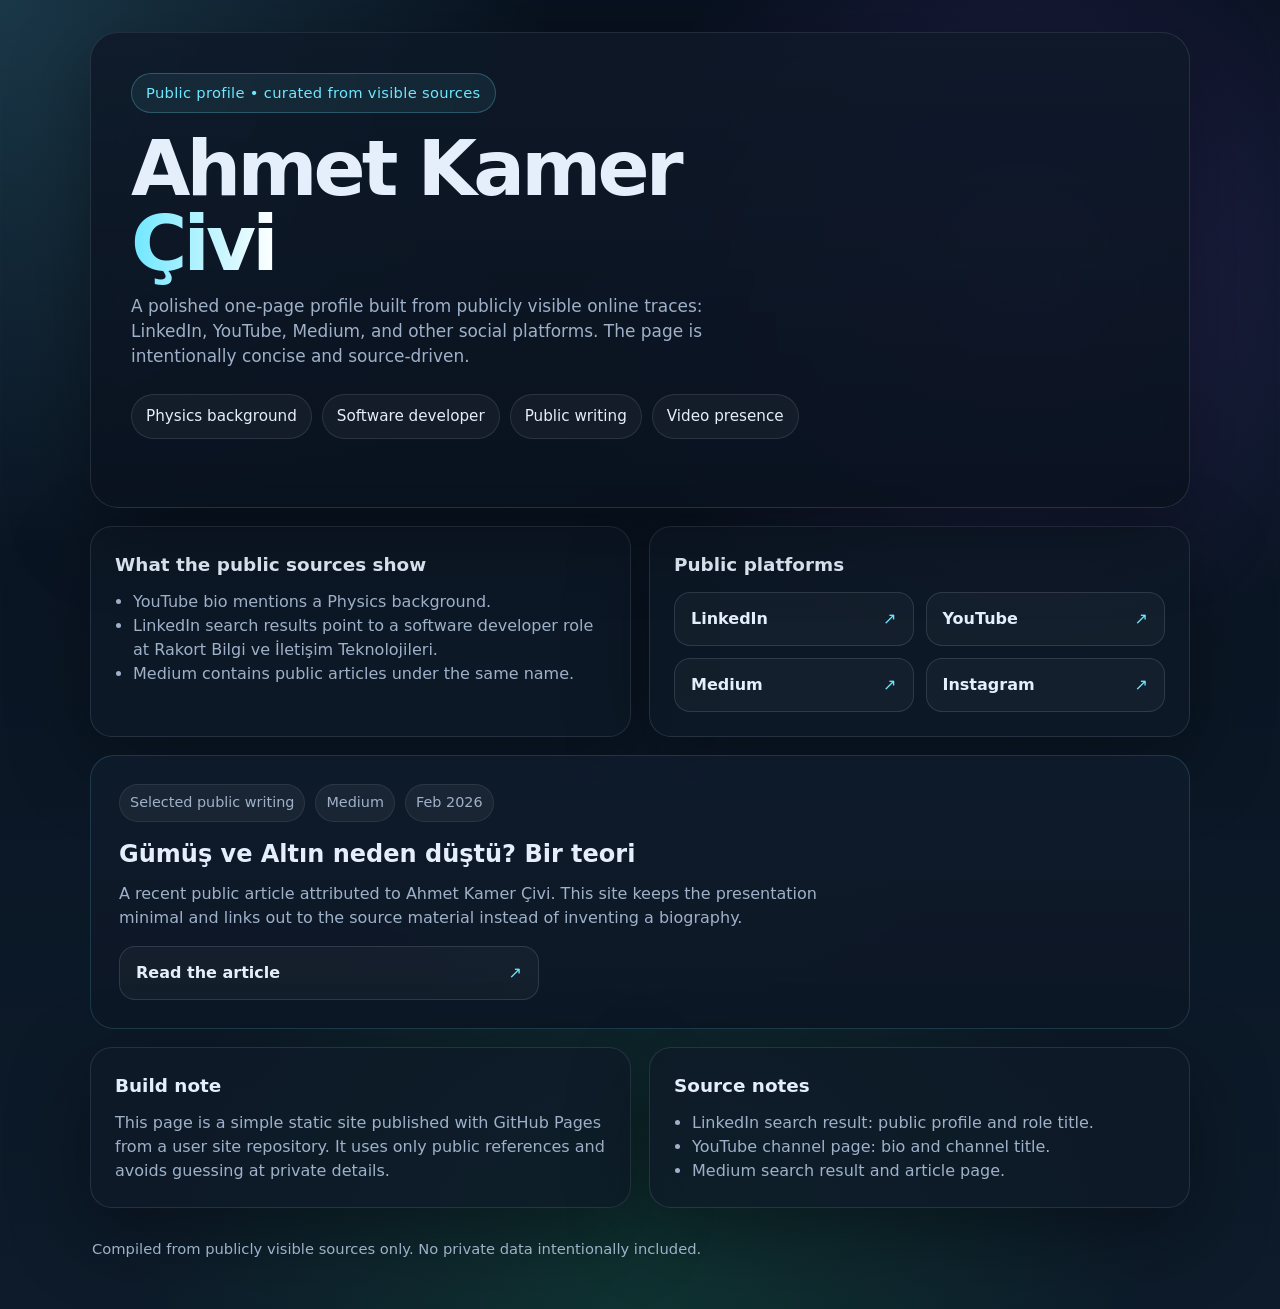
==== index.html @ 0fef9cdb "Initial public profile site" ====
<!doctype html>
<html lang="en">
  <head>
    <meta charset="utf-8" />
    <meta name="viewport" content="width=device-width, initial-scale=1" />
    <meta name="description" content="A polished public landing page for Ahmet Kamer Çivi, compiled from publicly visible sources." />
    <meta name="robots" content="index,follow" />
    <title>Ahmet Kamer Çivi</title>
    <style>
      :root {
        color-scheme: dark;
        --bg: #08111f;
        --bg2: #0d1b2a;
        --card: rgba(14, 25, 40, 0.72);
        --card-border: rgba(148, 163, 184, 0.18);
        --text: #e5eefb;
        --muted: #9fb1c9;
        --accent: #6ee7ff;
        --accent2: #8b5cf6;
        --accent3: #22c55e;
        --shadow: 0 24px 80px rgba(0, 0, 0, 0.35);
      }

      * { box-sizing: border-box; }
      html, body { margin: 0; min-height: 100%; }
      body {
        font-family: Inter, ui-sans-serif, system-ui, -apple-system, BlinkMacSystemFont, "Segoe UI", sans-serif;
        background:
          radial-gradient(circle at top left, rgba(110, 231, 255, 0.18), transparent 30%),
          radial-gradient(circle at 80% 20%, rgba(139, 92, 246, 0.22), transparent 28%),
          radial-gradient(circle at 50% 100%, rgba(34, 197, 94, 0.14), transparent 35%),
          linear-gradient(180deg, var(--bg) 0%, var(--bg2) 100%);
        color: var(--text);
        line-height: 1.5;
      }

      .wrap {
        width: min(1100px, calc(100% - 32px));
        margin: 0 auto;
        padding: 32px 0 48px;
      }

      header.hero {
        position: relative;
        overflow: hidden;
        padding: 40px;
        border: 1px solid var(--card-border);
        border-radius: 28px;
        background: linear-gradient(180deg, rgba(14, 25, 40, 0.86), rgba(10, 18, 31, 0.9));
        box-shadow: var(--shadow);
        backdrop-filter: blur(12px);
      }

      .eyebrow {
        display: inline-flex;
        align-items: center;
        gap: 10px;
        padding: 8px 14px;
        border: 1px solid rgba(110, 231, 255, 0.25);
        border-radius: 999px;
        color: var(--accent);
        background: rgba(110, 231, 255, 0.07);
        font-size: 0.92rem;
        letter-spacing: 0.02em;
      }

      h1 {
        margin: 18px 0 12px;
        font-size: clamp(2.4rem, 6vw, 5rem);
        line-height: 0.98;
        letter-spacing: -0.05em;
      }

      .lede {
        max-width: 58ch;
        color: var(--muted);
        font-size: 1.06rem;
        margin: 0 0 24px;
      }

      .chips {
        display: flex;
        flex-wrap: wrap;
        gap: 10px;
        margin: 0 0 28px;
      }

      .chip {
        padding: 10px 14px;
        border-radius: 999px;
        border: 1px solid var(--card-border);
        background: rgba(255, 255, 255, 0.04);
        color: var(--text);
        font-size: 0.95rem;
      }

      .grid {
        display: grid;
        gap: 18px;
        margin-top: 18px;
        grid-template-columns: repeat(12, 1fr);
      }

      .card {
        grid-column: span 6;
        padding: 24px;
        border-radius: 22px;
        border: 1px solid var(--card-border);
        background: var(--card);
        box-shadow: var(--shadow);
      }

      .card h2 {
        margin: 0 0 12px;
        font-size: 1.15rem;
      }

      .card p, .card li {
        color: var(--muted);
        margin: 0;
      }

      .list {
        margin: 0;
        padding-left: 18px;
      }

      .links {
        display: grid;
        grid-template-columns: repeat(2, minmax(0, 1fr));
        gap: 12px;
        margin-top: 14px;
      }

      a.link {
        display: flex;
        justify-content: space-between;
        align-items: center;
        gap: 16px;
        padding: 14px 16px;
        border-radius: 16px;
        border: 1px solid rgba(159, 177, 201, 0.18);
        background: rgba(255, 255, 255, 0.03);
        color: var(--text);
        text-decoration: none;
        transition: transform 160ms ease, border-color 160ms ease, background 160ms ease;
      }

      a.link:hover {
        transform: translateY(-1px);
        border-color: rgba(110, 231, 255, 0.42);
        background: rgba(110, 231, 255, 0.08);
      }

      .label {
        display: inline-flex;
        align-items: center;
        gap: 8px;
        font-weight: 600;
      }

      .arrow {
        color: var(--accent);
      }

      .featured {
        grid-column: span 12;
        padding: 28px;
        border-radius: 24px;
        border: 1px solid rgba(110, 231, 255, 0.16);
        background: linear-gradient(180deg, rgba(15, 28, 45, 0.84), rgba(13, 23, 37, 0.92));
      }

      .featured .meta {
        display: flex;
        flex-wrap: wrap;
        gap: 10px;
        margin-bottom: 14px;
      }

      .meta span {
        padding: 7px 10px;
        border-radius: 999px;
        background: rgba(255, 255, 255, 0.05);
        border: 1px solid rgba(255, 255, 255, 0.08);
        color: var(--muted);
        font-size: 0.9rem;
      }

      footer {
        margin-top: 22px;
        color: var(--muted);
        font-size: 0.92rem;
        padding: 8px 2px 0;
      }

      .accent {
        background: linear-gradient(90deg, var(--accent), #fff);
        -webkit-background-clip: text;
        background-clip: text;
        color: transparent;
      }

      @media (max-width: 860px) {
        header.hero { padding: 26px; }
        .card { grid-column: span 12; }
        .links { grid-template-columns: 1fr; }
      }
    </style>
  </head>
  <body>
    <main class="wrap">
      <header class="hero">
        <div class="eyebrow">Public profile • curated from visible sources</div>
        <h1>Ahmet Kamer<br /><span class="accent">Çivi</span></h1>
        <p class="lede">
          A polished one-page profile built from publicly visible online traces: LinkedIn, YouTube,
          Medium, and other social platforms. The page is intentionally concise and source-driven.
        </p>
        <div class="chips" aria-label="Highlights">
          <span class="chip">Physics background</span>
          <span class="chip">Software developer</span>
          <span class="chip">Public writing</span>
          <span class="chip">Video presence</span>
        </div>
      </header>

      <section class="grid" aria-label="Profile sections">
        <article class="card">
          <h2>What the public sources show</h2>
          <ul class="list">
            <li>YouTube bio mentions a Physics background.</li>
            <li>LinkedIn search results point to a software developer role at Rakort Bilgi ve İletişim Teknolojileri.</li>
            <li>Medium contains public articles under the same name.</li>
          </ul>
        </article>

        <article class="card">
          <h2>Public platforms</h2>
          <div class="links">
            <a class="link" href="https://tr.linkedin.com/in/ahmet-kamer-%C3%A7ivi-321144218/en" target="_blank" rel="noreferrer">
              <span class="label">LinkedIn</span><span class="arrow">↗</span>
            </a>
            <a class="link" href="https://www.youtube.com/@ahmetkamercivi/videos" target="_blank" rel="noreferrer">
              <span class="label">YouTube</span><span class="arrow">↗</span>
            </a>
            <a class="link" href="https://medium.com/@ahmetkamerc" target="_blank" rel="noreferrer">
              <span class="label">Medium</span><span class="arrow">↗</span>
            </a>
            <a class="link" href="https://www.instagram.com/ahmetkamercivi/" target="_blank" rel="noreferrer">
              <span class="label">Instagram</span><span class="arrow">↗</span>
            </a>
          </div>
        </article>

        <article class="featured">
          <div class="meta">
            <span>Selected public writing</span>
            <span>Medium</span>
            <span>Feb 2026</span>
          </div>
          <h2 style="margin:0 0 10px; font-size:1.5rem;">Gümüş ve Altın neden düştü? Bir teori</h2>
          <p style="margin:0 0 16px; color:var(--muted); max-width: 75ch;">
            A recent public article attributed to Ahmet Kamer Çivi. This site keeps the presentation minimal
            and links out to the source material instead of inventing a biography.
          </p>
          <a class="link" href="https://medium.com/@ahmetkamerc/g%C3%BCm%C3%BC%C5%9F-ve-alt%C4%B1n-neden-d%C3%BC%C5%9Ft%C3%BC-bir-teori-de2109c9af59" target="_blank" rel="noreferrer" style="max-width: 420px;">
            <span class="label">Read the article</span><span class="arrow">↗</span>
          </a>
        </article>

        <article class="card">
          <h2>Build note</h2>
          <p>
            This page is a simple static site published with GitHub Pages from a user site repository.
            It uses only public references and avoids guessing at private details.
          </p>
        </article>

        <article class="card">
          <h2>Source notes</h2>
          <ul class="list">
            <li>LinkedIn search result: public profile and role title.</li>
            <li>YouTube channel page: bio and channel title.</li>
            <li>Medium search result and article page.</li>
          </ul>
        </article>
      </section>

      <footer>
        Compiled from publicly visible sources only. No private data intentionally included.
      </footer>
    </main>
  </body>
</html>
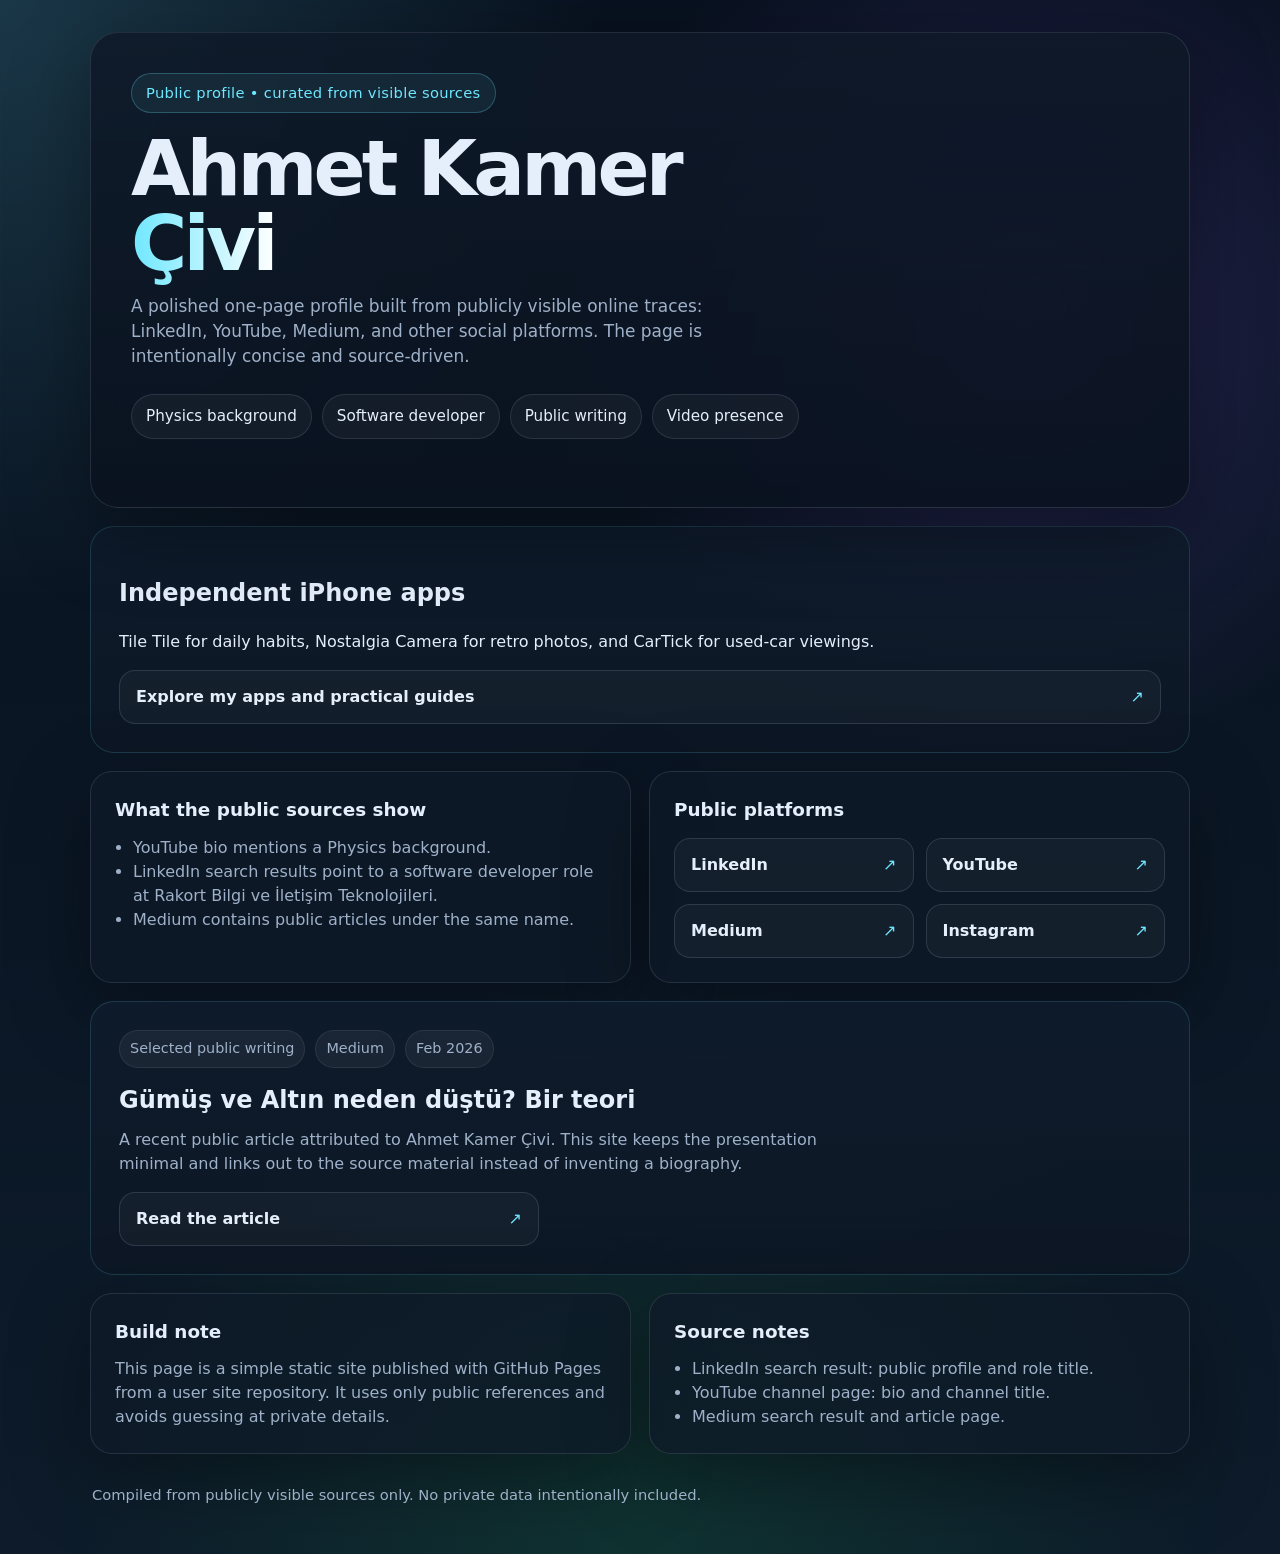
==== commit bd4cf9d0: "Publish product pages, practical guides and search discovery metadata" ====
--- a/index.html
+++ b/index.html
@@ -225,7 +225,7 @@
         </div>
       </header>
 
-      <section class="grid" aria-label="Profile sections">
+      <section class="grid" aria-label="Profile sections"><article class="featured" data-apps-marketing><h2>Independent iPhone apps</h2><p>Tile Tile for daily habits, Nostalgia Camera for retro photos, and CarTick for used-car viewings.</p><a class="link" href="/apps/"><span class="label">Explore my apps and practical guides</span><span class="arrow">↗</span></a></article>
         <article class="card">
           <h2>What the public sources show</h2>
           <ul class="list">
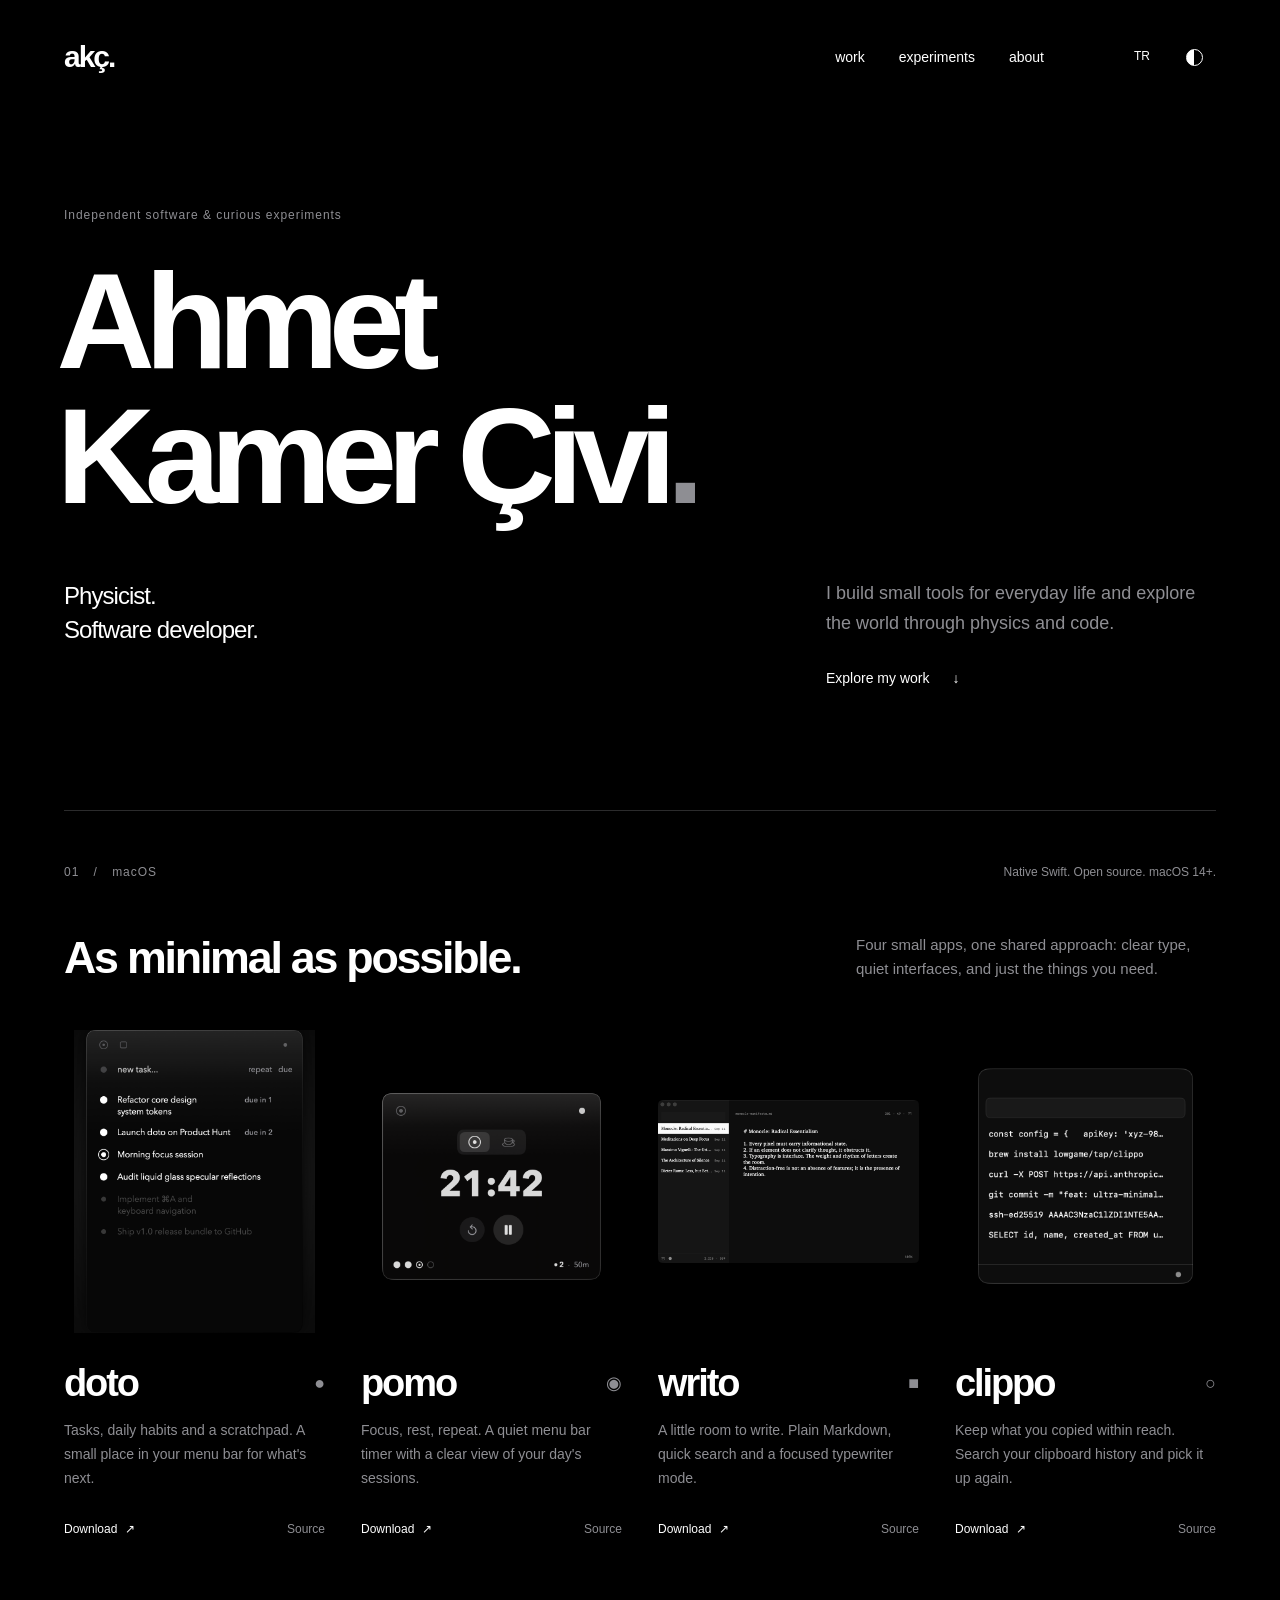
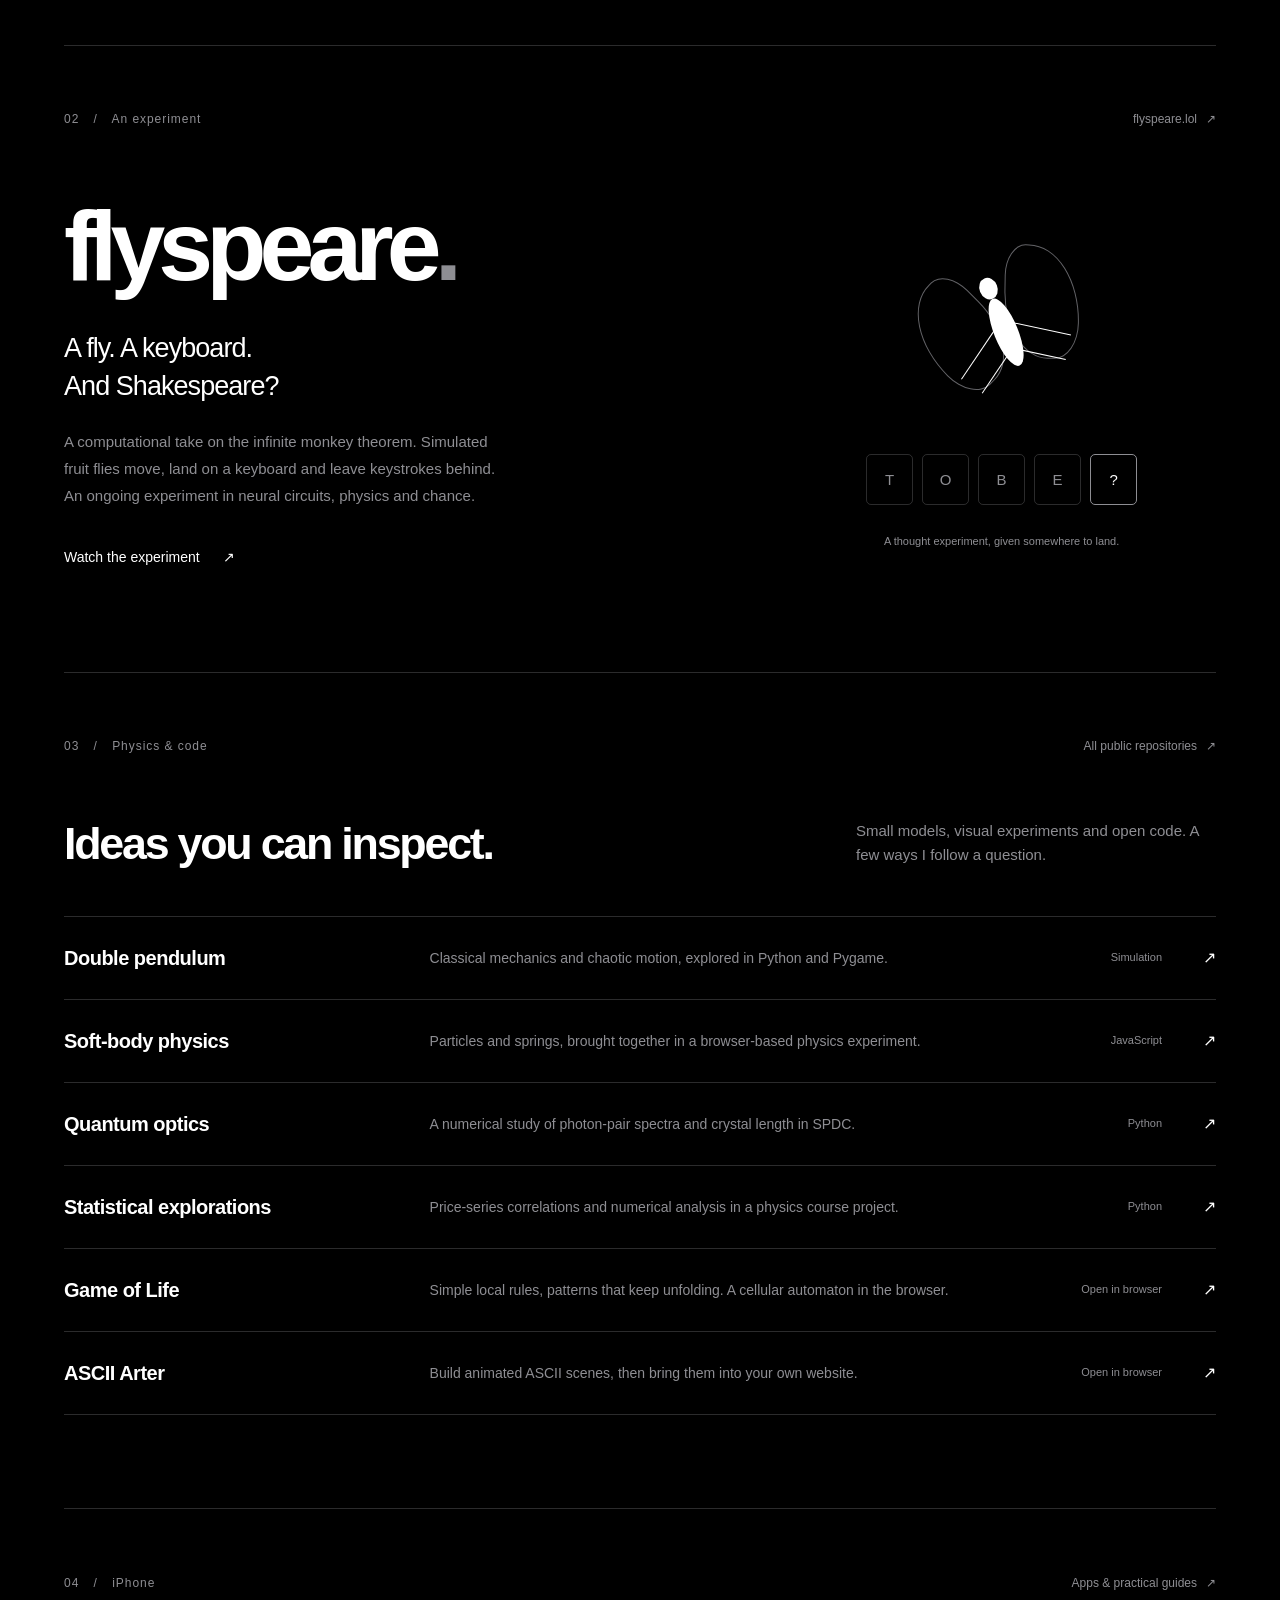
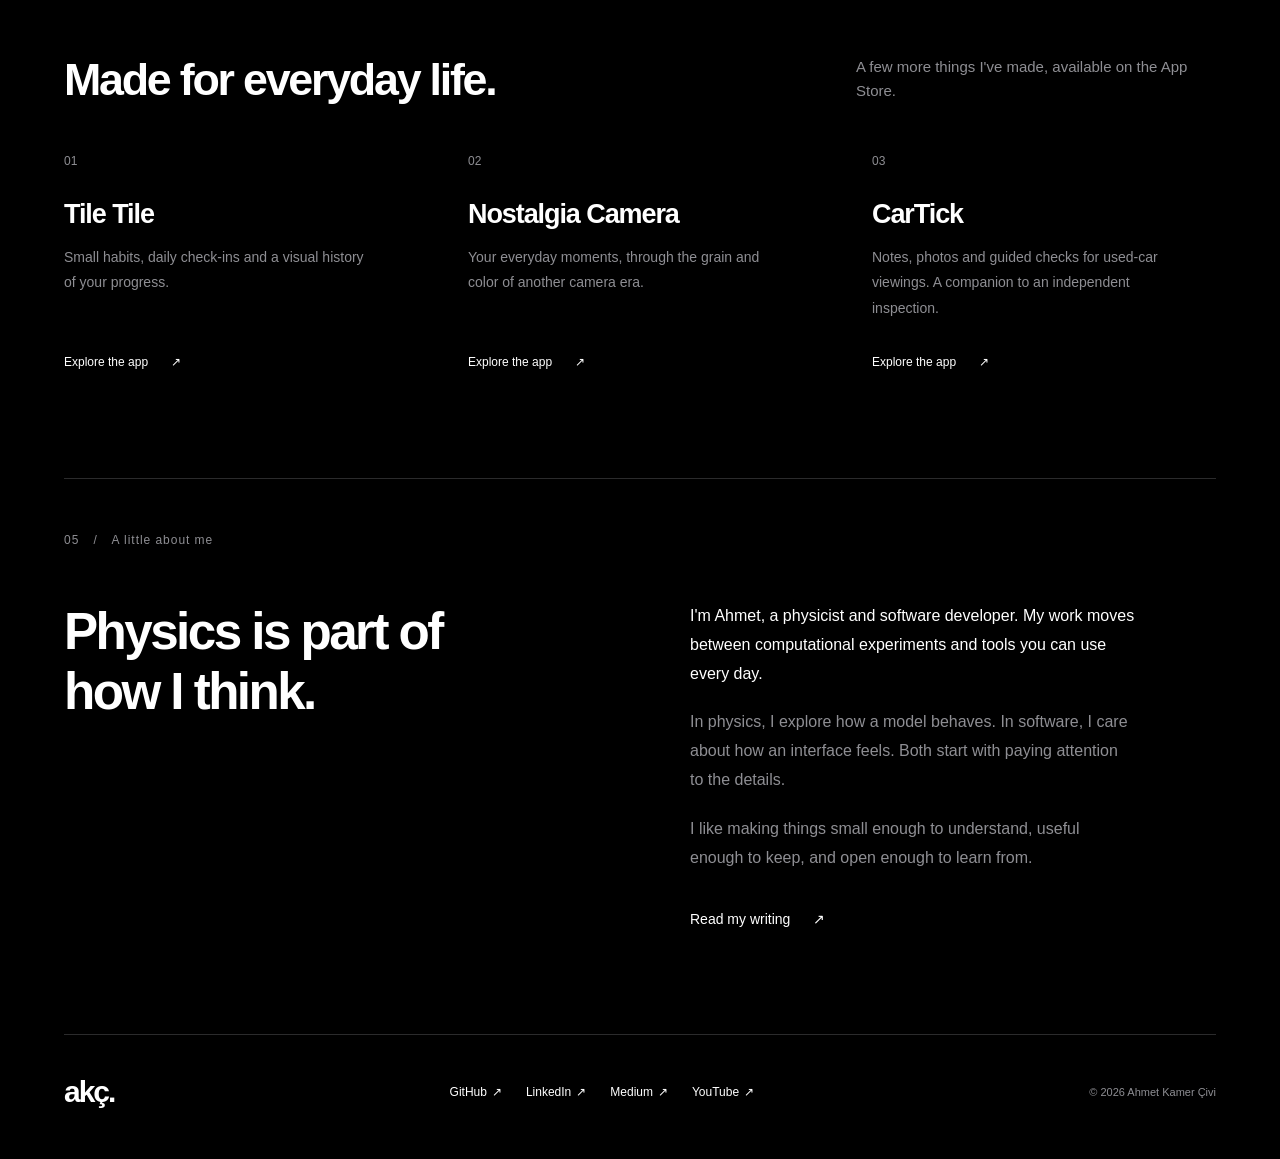
==== commit 6876df1d: "Redesign portfolio around minimal apps and physics projects" ====
--- a/index.html
+++ b/index.html
@@ -1,295 +1,115 @@
 <!doctype html>
-<html lang="en">
-  <head>
-    <meta charset="utf-8" />
-    <meta name="viewport" content="width=device-width, initial-scale=1" />
-    <meta name="description" content="A polished public landing page for Ahmet Kamer Çivi, compiled from publicly visible sources." />
-    <meta name="robots" content="index,follow" />
-    <title>Ahmet Kamer Çivi</title>
-    <style>
-      :root {
-        color-scheme: dark;
-        --bg: #08111f;
-        --bg2: #0d1b2a;
-        --card: rgba(14, 25, 40, 0.72);
-        --card-border: rgba(148, 163, 184, 0.18);
-        --text: #e5eefb;
-        --muted: #9fb1c9;
-        --accent: #6ee7ff;
-        --accent2: #8b5cf6;
-        --accent3: #22c55e;
-        --shadow: 0 24px 80px rgba(0, 0, 0, 0.35);
-      }
-
-      * { box-sizing: border-box; }
-      html, body { margin: 0; min-height: 100%; }
-      body {
-        font-family: Inter, ui-sans-serif, system-ui, -apple-system, BlinkMacSystemFont, "Segoe UI", sans-serif;
-        background:
-          radial-gradient(circle at top left, rgba(110, 231, 255, 0.18), transparent 30%),
-          radial-gradient(circle at 80% 20%, rgba(139, 92, 246, 0.22), transparent 28%),
-          radial-gradient(circle at 50% 100%, rgba(34, 197, 94, 0.14), transparent 35%),
-          linear-gradient(180deg, var(--bg) 0%, var(--bg2) 100%);
-        color: var(--text);
-        line-height: 1.5;
-      }
-
-      .wrap {
-        width: min(1100px, calc(100% - 32px));
-        margin: 0 auto;
-        padding: 32px 0 48px;
-      }
-
-      header.hero {
-        position: relative;
-        overflow: hidden;
-        padding: 40px;
-        border: 1px solid var(--card-border);
-        border-radius: 28px;
-        background: linear-gradient(180deg, rgba(14, 25, 40, 0.86), rgba(10, 18, 31, 0.9));
-        box-shadow: var(--shadow);
-        backdrop-filter: blur(12px);
-      }
-
-      .eyebrow {
-        display: inline-flex;
-        align-items: center;
-        gap: 10px;
-        padding: 8px 14px;
-        border: 1px solid rgba(110, 231, 255, 0.25);
-        border-radius: 999px;
-        color: var(--accent);
-        background: rgba(110, 231, 255, 0.07);
-        font-size: 0.92rem;
-        letter-spacing: 0.02em;
-      }
-
-      h1 {
-        margin: 18px 0 12px;
-        font-size: clamp(2.4rem, 6vw, 5rem);
-        line-height: 0.98;
-        letter-spacing: -0.05em;
-      }
-
-      .lede {
-        max-width: 58ch;
-        color: var(--muted);
-        font-size: 1.06rem;
-        margin: 0 0 24px;
-      }
-
-      .chips {
-        display: flex;
-        flex-wrap: wrap;
-        gap: 10px;
-        margin: 0 0 28px;
-      }
-
-      .chip {
-        padding: 10px 14px;
-        border-radius: 999px;
-        border: 1px solid var(--card-border);
-        background: rgba(255, 255, 255, 0.04);
-        color: var(--text);
-        font-size: 0.95rem;
-      }
-
-      .grid {
-        display: grid;
-        gap: 18px;
-        margin-top: 18px;
-        grid-template-columns: repeat(12, 1fr);
-      }
-
-      .card {
-        grid-column: span 6;
-        padding: 24px;
-        border-radius: 22px;
-        border: 1px solid var(--card-border);
-        background: var(--card);
-        box-shadow: var(--shadow);
-      }
-
-      .card h2 {
-        margin: 0 0 12px;
-        font-size: 1.15rem;
-      }
-
-      .card p, .card li {
-        color: var(--muted);
-        margin: 0;
-      }
-
-      .list {
-        margin: 0;
-        padding-left: 18px;
-      }
-
-      .links {
-        display: grid;
-        grid-template-columns: repeat(2, minmax(0, 1fr));
-        gap: 12px;
-        margin-top: 14px;
-      }
-
-      a.link {
-        display: flex;
-        justify-content: space-between;
-        align-items: center;
-        gap: 16px;
-        padding: 14px 16px;
-        border-radius: 16px;
-        border: 1px solid rgba(159, 177, 201, 0.18);
-        background: rgba(255, 255, 255, 0.03);
-        color: var(--text);
-        text-decoration: none;
-        transition: transform 160ms ease, border-color 160ms ease, background 160ms ease;
-      }
-
-      a.link:hover {
-        transform: translateY(-1px);
-        border-color: rgba(110, 231, 255, 0.42);
-        background: rgba(110, 231, 255, 0.08);
-      }
-
-      .label {
-        display: inline-flex;
-        align-items: center;
-        gap: 8px;
-        font-weight: 600;
-      }
-
-      .arrow {
-        color: var(--accent);
-      }
-
-      .featured {
-        grid-column: span 12;
-        padding: 28px;
-        border-radius: 24px;
-        border: 1px solid rgba(110, 231, 255, 0.16);
-        background: linear-gradient(180deg, rgba(15, 28, 45, 0.84), rgba(13, 23, 37, 0.92));
-      }
-
-      .featured .meta {
-        display: flex;
-        flex-wrap: wrap;
-        gap: 10px;
-        margin-bottom: 14px;
-      }
-
-      .meta span {
-        padding: 7px 10px;
-        border-radius: 999px;
-        background: rgba(255, 255, 255, 0.05);
-        border: 1px solid rgba(255, 255, 255, 0.08);
-        color: var(--muted);
-        font-size: 0.9rem;
-      }
-
-      footer {
-        margin-top: 22px;
-        color: var(--muted);
-        font-size: 0.92rem;
-        padding: 8px 2px 0;
-      }
-
-      .accent {
-        background: linear-gradient(90deg, var(--accent), #fff);
-        -webkit-background-clip: text;
-        background-clip: text;
-        color: transparent;
-      }
-
-      @media (max-width: 860px) {
-        header.hero { padding: 26px; }
-        .card { grid-column: span 12; }
-        .links { grid-template-columns: 1fr; }
-      }
-    </style>
-  </head>
-  <body>
-    <main class="wrap">
-      <header class="hero">
-        <div class="eyebrow">Public profile • curated from visible sources</div>
-        <h1>Ahmet Kamer<br /><span class="accent">Çivi</span></h1>
-        <p class="lede">
-          A polished one-page profile built from publicly visible online traces: LinkedIn, YouTube,
-          Medium, and other social platforms. The page is intentionally concise and source-driven.
-        </p>
-        <div class="chips" aria-label="Highlights">
-          <span class="chip">Physics background</span>
-          <span class="chip">Software developer</span>
-          <span class="chip">Public writing</span>
-          <span class="chip">Video presence</span>
+<html lang="en" data-theme="dark">
+<head>
+  <meta charset="utf-8">
+  <meta name="viewport" content="width=device-width, initial-scale=1">
+  <meta name="color-scheme" content="dark light">
+  <meta name="theme-color" content="#000000">
+  <title>Ahmet Kamer Çivi — Physicist & Software Developer</title>
+  <meta name="description" content="Physicist and independent software developer. Explore doto, pomo, writo, clippo, iPhone apps, FLYSPEARE and open-source experiments in physics and code.">
+  <link rel="canonical" href="https://lowgame.github.io/">
+  <meta property="og:type" content="website">
+  <meta property="og:title" content="Ahmet Kamer Çivi — Physics, code & small tools">
+  <meta property="og:description" content="Minimal macOS apps. Independent iPhone apps. Experiments in physics and code. Made by Ahmet Kamer Çivi.">
+  <meta property="og:url" content="https://lowgame.github.io/">
+  <meta property="og:locale" content="en_US">
+  <meta name="twitter:card" content="summary">
+  <link rel="icon" href="/favicon.svg" type="image/svg+xml">
+  <link rel="alternate" type="application/rss+xml" href="/apps/feed.xml" title="App guides by Ahmet Kamer Çivi">
+  <link rel="stylesheet" href="/portfolio.css">
+  <script src="/portfolio.js" defer></script>
+  <script type="application/ld+json">
+  {"@context":"https://schema.org","@type":"ProfilePage","url":"https://lowgame.github.io/","name":"Ahmet Kamer Çivi — Physicist & Software Developer","mainEntity":{"@type":"Person","name":"Ahmet Kamer Çivi","alternateName":"lowgame","url":"https://lowgame.github.io/","jobTitle":["Physicist","Software Developer"],"knowsAbout":["Physics","Scientific computing","Swift","macOS applications","iOS applications"],"sameAs":["https://github.com/lowgame","https://medium.com/@ahmetkamerc","https://www.youtube.com/@ahmetkamercivi"]}}
+  </script>
+</head>
+<body>
+  <a class="skip" href="#main" data-i18n="skip">Skip to content</a>
+  <div class="page">
+    <header class="header">
+      <a class="wordmark" href="#" aria-label="Ahmet Kamer Çivi, home">akç<span aria-hidden="true">.</span></a>
+      <nav class="navigation" aria-label="Main navigation" data-nav>
+        <a href="#work" data-i18n="navWork">work</a>
+        <a href="#experiments" data-i18n="navExperiments">experiments</a>
+        <a href="#about" data-i18n="navAbout">about</a>
+      </nav>
+      <div class="preferences" hidden>
+        <button id="language-toggle" type="button" aria-label="Türkçe görüntüle">TR</button>
+        <button id="theme-toggle" type="button" aria-label="Switch to light theme"><span class="theme-glyph" aria-hidden="true"></span></button>
+      </div>
+    </header>
+    <main id="main">
+      <section class="hero" aria-labelledby="name">
+        <p class="eyebrow" data-i18n="heroEyebrow">Independent software & curious experiments</p>
+        <h1 id="name">Ahmet<br>Kamer Çivi<span class="name-dot">.</span></h1>
+        <div class="hero-bottom">
+          <p class="hero-role"><span data-i18n="physicist">Physicist.</span><br><span data-i18n="developer">Software developer.</span></p>
+          <div class="hero-intro"><p data-i18n="heroIntro">I build small tools for everyday life and explore the world through physics and code.</p><a class="text-link" href="#work"><span data-i18n="exploreWork">Explore my work</span><span aria-hidden="true">↓</span></a></div>
         </div>
-      </header>
-
-      <section class="grid" aria-label="Profile sections"><article class="featured" data-apps-marketing><h2>Independent iPhone apps</h2><p>Tile Tile for daily habits, Nostalgia Camera for retro photos, and CarTick for used-car viewings.</p><a class="link" href="/apps/"><span class="label">Explore my apps and practical guides</span><span class="arrow">↗</span></a></article>
-        <article class="card">
-          <h2>What the public sources show</h2>
-          <ul class="list">
-            <li>YouTube bio mentions a Physics background.</li>
-            <li>LinkedIn search results point to a software developer role at Rakort Bilgi ve İletişim Teknolojileri.</li>
-            <li>Medium contains public articles under the same name.</li>
-          </ul>
-        </article>
-
-        <article class="card">
-          <h2>Public platforms</h2>
-          <div class="links">
-            <a class="link" href="https://tr.linkedin.com/in/ahmet-kamer-%C3%A7ivi-321144218/en" target="_blank" rel="noreferrer">
-              <span class="label">LinkedIn</span><span class="arrow">↗</span>
-            </a>
-            <a class="link" href="https://www.youtube.com/@ahmetkamercivi/videos" target="_blank" rel="noreferrer">
-              <span class="label">YouTube</span><span class="arrow">↗</span>
-            </a>
-            <a class="link" href="https://medium.com/@ahmetkamerc" target="_blank" rel="noreferrer">
-              <span class="label">Medium</span><span class="arrow">↗</span>
-            </a>
-            <a class="link" href="https://www.instagram.com/ahmetkamercivi/" target="_blank" rel="noreferrer">
-              <span class="label">Instagram</span><span class="arrow">↗</span>
-            </a>
-          </div>
-        </article>
-
-        <article class="featured">
-          <div class="meta">
-            <span>Selected public writing</span>
-            <span>Medium</span>
-            <span>Feb 2026</span>
-          </div>
-          <h2 style="margin:0 0 10px; font-size:1.5rem;">Gümüş ve Altın neden düştü? Bir teori</h2>
-          <p style="margin:0 0 16px; color:var(--muted); max-width: 75ch;">
-            A recent public article attributed to Ahmet Kamer Çivi. This site keeps the presentation minimal
-            and links out to the source material instead of inventing a biography.
-          </p>
-          <a class="link" href="https://medium.com/@ahmetkamerc/g%C3%BCm%C3%BC%C5%9F-ve-alt%C4%B1n-neden-d%C3%BC%C5%9Ft%C3%BC-bir-teori-de2109c9af59" target="_blank" rel="noreferrer" style="max-width: 420px;">
-            <span class="label">Read the article</span><span class="arrow">↗</span>
-          </a>
-        </article>
-
-        <article class="card">
-          <h2>Build note</h2>
-          <p>
-            This page is a simple static site published with GitHub Pages from a user site repository.
-            It uses only public references and avoids guessing at private details.
-          </p>
-        </article>
-
-        <article class="card">
-          <h2>Source notes</h2>
-          <ul class="list">
-            <li>LinkedIn search result: public profile and role title.</li>
-            <li>YouTube channel page: bio and channel title.</li>
-            <li>Medium search result and article page.</li>
-          </ul>
-        </article>
       </section>
-
-      <footer>
-        Compiled from publicly visible sources only. No private data intentionally included.
-      </footer>
+      <section class="section tools-section" id="work" aria-labelledby="tools-title">
+        <div class="section-top"><p class="index">01 <span aria-hidden="true">/</span> macOS</p><p class="section-note" data-i18n="toolsMeta">Native Swift. Open source. macOS 14+.</p></div>
+        <div class="section-intro"><h2 id="tools-title" data-i18n="toolsTitle">As minimal as possible.</h2><p data-i18n="toolsIntro">Four small apps, one shared approach: clear type, quiet interfaces, and just the things you need.</p></div>
+        <div class="tools-grid">
+          <article class="tool">
+            <a class="tool-image" href="https://github.com/lowgame/doto" aria-label="Explore doto on GitHub"><img src="/assets/portfolio/doto.png" width="780" height="980" loading="lazy" decoding="async" alt="doto showing tasks and a repeating habit in its dark menu bar panel"></a>
+            <div class="tool-heading"><h3>doto</h3><span class="tool-mark" aria-hidden="true">●</span></div>
+            <p data-i18n="dotoDescription">Tasks, daily habits and a scratchpad. A small place in your menu bar for what's next.</p>
+            <div class="tool-links"><a href="https://github.com/lowgame/doto/releases/latest" aria-label="Download doto for macOS"><span data-i18n="download">Download</span><span aria-hidden="true">↗</span></a><a href="https://github.com/lowgame/doto" aria-label="View doto source code" data-i18n="source">Source</a></div>
+          </article>
+          <article class="tool">
+            <a class="tool-image" href="https://github.com/lowgame/pomo" aria-label="Explore pomo on GitHub"><img src="/assets/portfolio/pomo.png" width="836" height="796" loading="lazy" decoding="async" alt="pomo focus timer showing 21 minutes and 42 seconds with completed session dots"></a>
+            <div class="tool-heading"><h3>pomo</h3><span class="tool-mark" aria-hidden="true">◉</span></div>
+            <p data-i18n="pomoDescription">Focus, rest, repeat. A quiet menu bar timer with a clear view of your day's sessions.</p>
+            <div class="tool-links"><a href="https://github.com/lowgame/pomo/releases/latest" aria-label="Download pomo for macOS"><span data-i18n="download">Download</span><span aria-hidden="true">↗</span></a><a href="https://github.com/lowgame/pomo" aria-label="View pomo source code" data-i18n="source">Source</a></div>
+          </article>
+          <article class="tool">
+            <a class="tool-image tool-image-wide" href="https://github.com/lowgame/writo" aria-label="Explore writo on GitHub"><img src="/assets/portfolio/writo.png" width="960" height="600" loading="lazy" decoding="async" alt="writo with a note list and a distraction-free Markdown writing canvas"></a>
+            <div class="tool-heading"><h3>writo</h3><span class="tool-mark" aria-hidden="true">■</span></div>
+            <p data-i18n="writoDescription">A little room to write. Plain Markdown, quick search and a focused typewriter mode.</p>
+            <div class="tool-links"><a href="https://github.com/lowgame/writo/releases/latest" aria-label="Download writo for macOS"><span data-i18n="download">Download</span><span aria-hidden="true">↗</span></a><a href="https://github.com/lowgame/writo" aria-label="View writo source code" data-i18n="source">Source</a></div>
+          </article>
+          <article class="tool">
+            <a class="tool-image" href="https://github.com/lowgame/clippo" aria-label="Explore clippo on GitHub"><img src="/assets/portfolio/clippo.png" width="776" height="776" loading="lazy" decoding="async" alt="clippo displaying searchable clipboard history in a monochrome menu bar panel"></a>
+            <div class="tool-heading"><h3>clippo</h3><span class="tool-mark" aria-hidden="true">○</span></div>
+            <p data-i18n="clippoDescription">Keep what you copied within reach. Search your clipboard history and pick it up again.</p>
+            <div class="tool-links"><a href="https://github.com/lowgame/clippo/releases/latest" aria-label="Download clippo for macOS"><span data-i18n="download">Download</span><span aria-hidden="true">↗</span></a><a href="https://github.com/lowgame/clippo" aria-label="View clippo source code" data-i18n="source">Source</a></div>
+          </article>
+        </div>
+      </section>
+      <section class="section fly-section" id="experiments" aria-labelledby="fly-title">
+        <div class="section-top"><p class="index">02 <span aria-hidden="true">/</span> <span data-i18n="experimentLabel">An experiment</span></p><a class="quiet-link" href="https://flyspeare.lol">flyspeare.lol <span aria-hidden="true">↗</span></a></div>
+        <div class="fly-layout">
+          <div class="fly-copy"><h2 id="fly-title">flyspeare<span>.</span></h2><p class="fly-question" data-i18n="flyQuestion">A fly. A keyboard.<br>And Shakespeare?</p><p class="fly-description" data-i18n="flyDescription">A computational take on the infinite monkey theorem. Simulated fruit flies move, land on a keyboard and leave keystrokes behind. An ongoing experiment in neural circuits, physics and chance.</p><a class="text-link" href="https://flyspeare.lol"><span data-i18n="flyCta">Watch the experiment</span><span aria-hidden="true">↗</span></a></div>
+          <figure class="fly-study" aria-label="Typographic illustration of a fly above a keyboard"><div class="fly-symbol" aria-hidden="true"><span class="wing wing-left"></span><span class="wing wing-right"></span><span class="fly-body"></span><span class="fly-head"></span><span class="leg leg-left"></span><span class="leg leg-right"></span></div><div class="key-study" aria-hidden="true"><span>T</span><span>O</span><span>B</span><span>E</span><span>?</span></div><figcaption data-i18n="flyCaption">A thought experiment, given somewhere to land.</figcaption></figure>
+        </div>
+      </section>
+      <section class="section" aria-labelledby="lab-title">
+        <div class="section-top"><p class="index">03 <span aria-hidden="true">/</span> <span data-i18n="labLabel">Physics & code</span></p><a class="quiet-link" href="https://github.com/lowgame?tab=repositories"><span data-i18n="allRepositories">All public repositories</span> <span aria-hidden="true">↗</span></a></div>
+        <div class="section-intro"><h2 id="lab-title" data-i18n="labTitle">Ideas you can inspect.</h2><p data-i18n="labIntro">Small models, visual experiments and open code. A few ways I follow a question.</p></div>
+        <div class="project-list">
+          <a class="project-row" href="https://github.com/lowgame/doublePendulum"><h3 data-i18n="pendulumTitle">Double pendulum</h3><p data-i18n="pendulumDescription">Classical mechanics and chaotic motion, explored in Python and Pygame.</p><span class="project-type" data-i18n="simulation">Simulation</span><span aria-hidden="true">↗</span></a>
+          <a class="project-row" href="https://github.com/lowgame/soft_body_physics"><h3 data-i18n="softBodyTitle">Soft-body physics</h3><p data-i18n="softBodyDescription">Particles and springs, brought together in a browser-based physics experiment.</p><span class="project-type">JavaScript</span><span aria-hidden="true">↗</span></a>
+          <a class="project-row" href="https://github.com/lowgame/phys456"><h3 data-i18n="opticsTitle">Quantum optics</h3><p data-i18n="opticsDescription">A numerical study of photon-pair spectra and crystal length in SPDC.</p><span class="project-type">Python</span><span aria-hidden="true">↗</span></a>
+          <a class="project-row" href="https://github.com/lowgame/phys448_project"><h3 data-i18n="statisticsTitle">Statistical explorations</h3><p data-i18n="statisticsDescription">Price-series correlations and numerical analysis in a physics course project.</p><span class="project-type">Python</span><span aria-hidden="true">↗</span></a>
+          <a class="project-row" href="https://conways-game-of-life-orpin.vercel.app"><h3>Game of Life</h3><p data-i18n="lifeDescription">Simple local rules, patterns that keep unfolding. A cellular automaton in the browser.</p><span class="project-type" data-i18n="openInBrowser">Open in browser</span><span aria-hidden="true">↗</span></a>
+          <a class="project-row" href="https://lowgame.github.io/Ascii-Arter/"><h3>ASCII Arter</h3><p data-i18n="asciiDescription">Build animated ASCII scenes, then bring them into your own website.</p><span class="project-type" data-i18n="openInBrowser">Open in browser</span><span aria-hidden="true">↗</span></a>
+        </div>
+      </section>
+      <section class="section" aria-labelledby="iphone-title" data-apps-marketing>
+        <div class="section-top"><p class="index">04 <span aria-hidden="true">/</span> iPhone</p><a class="quiet-link" href="/apps/"><span data-i18n="appGuides">Apps & practical guides</span> <span aria-hidden="true">↗</span></a></div>
+        <div class="section-intro"><h2 id="iphone-title" data-i18n="iphoneTitle">Made for everyday life.</h2><p data-i18n="iphoneIntro">A few more things I've made, available on the App Store.</p></div>
+        <div class="iphone-grid">
+          <a class="iphone-app" href="https://lowgame.github.io/tiletile/"><span class="app-number">01</span><h3>Tile Tile</h3><p data-i18n="tileDescription">Small habits, daily check-ins and a visual history of your progress.</p><span class="text-link"><span data-i18n="exploreApp">Explore the app</span><span aria-hidden="true">↗</span></span></a>
+          <a class="iphone-app" href="https://lowgame.github.io/nostalgia-camera-legal/"><span class="app-number">02</span><h3>Nostalgia Camera</h3><p data-i18n="nostalgiaDescription">Your everyday moments, through the grain and color of another camera era.</p><span class="text-link"><span data-i18n="exploreApp">Explore the app</span><span aria-hidden="true">↗</span></span></a>
+          <a class="iphone-app" href="https://lowgame.github.io/cartick-legal/"><span class="app-number">03</span><h3>CarTick</h3><p data-i18n="cartickDescription">Notes, photos and guided checks for used-car viewings. A companion to an independent inspection.</p><span class="text-link"><span data-i18n="exploreApp">Explore the app</span><span aria-hidden="true">↗</span></span></a>
+        </div>
+      </section>
+      <section class="section about-section" id="about" aria-labelledby="about-title">
+        <p class="index">05 <span aria-hidden="true">/</span> <span data-i18n="aboutLabel">A little about me</span></p>
+        <div class="about-layout"><h2 id="about-title" data-i18n="aboutTitle">Physics is part of<br>how I think.</h2><div class="about-copy"><p data-i18n="aboutFirst">I'm Ahmet, a physicist and software developer. My work moves between computational experiments and tools you can use every day.</p><p data-i18n="aboutSecond">In physics, I explore how a model behaves. In software, I care about how an interface feels. Both start with paying attention to the details.</p><p data-i18n="aboutThird">I like making things small enough to understand, useful enough to keep, and open enough to learn from.</p><a class="text-link" href="https://medium.com/@ahmetkamerc"><span data-i18n="readWriting">Read my writing</span><span aria-hidden="true">↗</span></a></div></div>
+      </section>
     </main>
-  </body>
+    <footer class="footer"><a class="wordmark" href="#" aria-label="Back to top">akç.</a><nav aria-label="Find me elsewhere"><a href="https://github.com/lowgame">GitHub <span aria-hidden="true">↗</span></a><a href="https://tr.linkedin.com/in/ahmet-kamer-%C3%A7ivi-321144218/en">LinkedIn <span aria-hidden="true">↗</span></a><a href="https://medium.com/@ahmetkamerc">Medium <span aria-hidden="true">↗</span></a><a href="https://www.youtube.com/@ahmetkamercivi/videos">YouTube <span aria-hidden="true">↗</span></a></nav><p>© 2026 Ahmet Kamer Çivi</p></footer>
+  </div>
+</body>
 </html>
--- a/portfolio.css
+++ b/portfolio.css
@@ -0,0 +1,20 @@
+:root{color-scheme:dark;--paper:#000;--ink:#fff;--muted:#8e8e93;--line:rgba(142,142,147,.3);--font:"Avenir Next",Avenir,"Segoe UI",sans-serif}
+:root[data-theme="light"]{color-scheme:light;--paper:#fff;--ink:#000;--muted:#646469}
+*{box-sizing:border-box}html{scroll-behavior:smooth;scroll-padding-top:28px}body{margin:0;background:var(--paper);color:var(--ink);font-family:var(--font);font-size:16px;line-height:1.6;-webkit-font-smoothing:antialiased}
+button,a{-webkit-tap-highlight-color:transparent;touch-action:manipulation}button{font:inherit;color:inherit;cursor:pointer}a{color:inherit;text-decoration:none}a:focus-visible,button:focus-visible{outline:2px solid var(--ink);outline-offset:6px}button:hover,a:hover{color:var(--muted)}img{display:block;max-width:100%;height:auto}h1,h2,h3,p,figure{margin:0}h1,h2,h3{font-weight:600;line-height:1.1}[hidden]{display:none!important}::selection{color:var(--paper);background:var(--ink)}
+.page{max-width:1328px;padding:0 64px;margin:0 auto}.skip{position:absolute;left:20px;top:-100px;padding:10px 20px;background:var(--paper);z-index:5}.skip:focus{top:12px}
+.header{display:flex;align-items:center;justify-content:space-between;gap:32px;padding:35px 0}.wordmark{font-size:30px;font-weight:700;letter-spacing:-2px;line-height:1;min-height:44px;display:inline-flex;align-items:center}.navigation{display:flex;gap:34px;margin-left:auto;margin-right:44px}.navigation a{display:inline-flex;align-items:center;min-height:44px;font-size:14px}.preferences{display:flex;gap:8px;align-items:center}.preferences button{border:0;background:none;min-width:44px;min-height:44px;padding:8px;font-size:12px;font-weight:500}.theme-glyph{display:inline-block;width:17px;height:17px;border-radius:50%;border:1.5px solid currentColor;background:linear-gradient(90deg,currentColor 50%,transparent 50%);vertical-align:middle}
+.hero{padding:92px 0 110px}.eyebrow,.index{font-size:12px;letter-spacing:.08em;font-weight:500}.eyebrow{color:var(--muted);margin-bottom:29px}.hero h1{font-size:clamp(78px,10.65vw,144px);line-height:.99;letter-spacing:-.075em;font-weight:600;margin-left:-.055em}.name-dot{color:var(--muted)}.hero-bottom{display:grid;grid-template-columns:1fr 1fr;gap:80px;margin-top:55px;align-items:start}.hero-role{font-size:24px;line-height:1.4;letter-spacing:-.04em}.hero-intro{max-width:390px;margin-left:auto}.hero-intro>p{font-size:18px;line-height:1.65;color:var(--muted)}.text-link{display:inline-flex;align-items:center;gap:23px;min-height:44px;font-size:14px;font-weight:500}.hero-intro .text-link{margin-top:18px}
+.section{padding:52px 0 93px;border-top:1px solid var(--line)}.section-top{display:flex;gap:24px;justify-content:space-between;align-items:center;margin-bottom:50px}.index{color:var(--muted);white-space:nowrap}.index>span[aria-hidden]{padding:0 10px}.section-note,.quiet-link{font-size:12px;color:var(--muted)}.quiet-link{display:inline-flex;align-items:center;gap:9px;min-height:44px}.quiet-link:hover{color:var(--ink)}.section-intro{display:flex;justify-content:space-between;align-items:start;gap:64px;margin-bottom:48px}.section-intro h2{font-size:clamp(32px,3.5vw,46px);letter-spacing:-.05em;max-width:580px}.section-intro>p{color:var(--muted);max-width:360px;font-size:15px}
+.tools-grid{display:grid;grid-template-columns:repeat(4,minmax(0,1fr));gap:36px}.tool{min-width:0;display:flex;flex-direction:column}.tool-image{display:flex;align-items:center;justify-content:center;aspect-ratio:1/1.16;background:#000;overflow:hidden;margin-bottom:30px;border-radius:3px}.tool-image img{width:100%;height:100%;object-fit:contain;transition:transform .25s}.tool-image:hover img{transform:scale(1.035)}.tool-heading{display:flex;align-items:center;justify-content:space-between;gap:12px;margin-bottom:15px}.tool-heading h3{font-size:38px;letter-spacing:-.055em}.tool-mark{font-size:18px;color:var(--muted)}.tool>p{font-size:14px;line-height:1.7;color:var(--muted);margin-bottom:17px;flex:1}.tool-links{display:flex;justify-content:space-between;align-items:center;gap:12px;font-size:12px}.tool-links a{display:inline-flex;align-items:center;gap:8px;min-height:44px}.tool-links a:last-child{color:var(--muted)}.tool-links a:last-child:hover{color:var(--ink)}
+.fly-layout{display:grid;grid-template-columns:1.2fr .8fr;align-items:center;gap:80px}.fly-copy h2{font-size:clamp(66px,7.7vw,105px);letter-spacing:-.07em;margin-bottom:30px}.fly-copy h2>span{color:var(--muted)}.fly-question{font-size:27px;line-height:1.4;letter-spacing:-.035em;margin-bottom:22px}.fly-description{color:var(--muted);font-size:15px;max-width:445px;margin-bottom:26px;line-height:1.8}.fly-study{padding-top:12px}.fly-symbol{position:relative;width:200px;height:180px;margin:0 auto 42px;transform:rotate(-22deg)}.wing{position:absolute;top:29px;width:75px;height:114px;border:1px solid var(--muted);border-radius:75% 30% 65% 35%;opacity:.7}.wing-left{left:18px;transform:rotate(-23deg)}.wing-right{right:18px;transform:scaleX(-1) rotate(-23deg)}.fly-body{position:absolute;left:88px;top:65px;width:24px;height:72px;background:var(--ink);border-radius:50%}.fly-head{position:absolute;left:91px;top:43px;width:18px;height:22px;border-radius:50%;background:var(--ink)}.leg{position:absolute;top:109px;width:58px;height:26px;border-top:1px solid var(--ink);border-bottom:1px solid var(--ink)}.leg-left{left:43px;transform:rotate(-34deg)}.leg-right{right:43px;transform:rotate(34deg)}.key-study{display:flex;justify-content:center;gap:9px}.key-study span{display:grid;place-items:center;width:47px;height:51px;border:1px solid var(--line);border-radius:5px;color:var(--muted);font-size:15px}.key-study span:last-child{color:var(--ink);border-color:var(--muted)}.fly-study figcaption{margin:28px auto 0;text-align:center;color:var(--muted);font-size:11px;max-width:260px}
+.project-list{margin-top:5px}.project-row{display:grid;grid-template-columns:1fr 1.6fr .52fr 16px;gap:38px;padding:27px 0;align-items:center;border-bottom:1px solid var(--line)}.project-row:first-child{border-top:1px solid var(--line)}.project-row h3{font-size:20px;letter-spacing:-.025em;line-height:1.4}.project-row p{color:var(--muted);font-size:14px;line-height:1.65}.project-type{color:var(--muted);font-size:11px;text-align:right}.project-row>span:last-child{justify-self:end}.project-row:hover h3{text-decoration:underline;text-underline-offset:5px}
+.iphone-grid{display:grid;grid-template-columns:repeat(3,minmax(0,1fr));gap:60px}.iphone-app{display:flex;flex-direction:column;align-items:flex-start}.app-number{color:var(--muted);font-size:12px;margin-bottom:28px}.iphone-app h3{font-size:27px;letter-spacing:-.04em;margin-bottom:16px}.iphone-app p{color:var(--muted);font-size:14px;line-height:1.8;max-width:300px;flex:1;margin-bottom:20px}.iphone-app .text-link{font-size:12px}.iphone-app:hover h3{text-decoration:underline;text-underline-offset:6px}
+.about-section>.index{margin-bottom:52px}.about-layout{display:grid;grid-template-columns:1fr 1fr;gap:100px}.about-layout h2{font-size:clamp(36px,4vw,54px);letter-spacing:-.05em;line-height:1.17}.about-copy{max-width:445px}.about-copy p{color:var(--muted);font-size:16px;line-height:1.8;margin-bottom:20px}.about-copy p:first-child{color:var(--ink)}.about-copy .text-link{margin-top:5px}.footer{border-top:1px solid var(--line);display:flex;align-items:center;gap:36px;padding:35px 0 45px}.footer nav{display:flex;gap:24px;flex-wrap:wrap;margin:auto}.footer nav a{display:inline-flex;gap:5px;align-items:center;min-height:44px;font-size:12px}.footer>p{color:var(--muted);font-size:11px}
+@media(min-width:1500px){.hero{padding-top:115px;padding-bottom:125px}}
+@media(max-width:1000px){.page{padding:0 40px}.hero{padding-top:66px}.hero-bottom{gap:50px}.tools-grid{gap:24px}.tool-heading h3{font-size:32px}.fly-layout{gap:40px}.section-intro{gap:40px}.section-intro>p{max-width:300px}.project-row{gap:24px;grid-template-columns:1fr 1.4fr .5fr 14px}.iphone-grid{gap:36px}.about-layout{gap:60px}.footer{gap:24px}.footer nav{gap:18px}}
+@media(max-width:760px){.page{padding:0 25px}.header{padding:21px 0;gap:14px}.wordmark{font-size:27px}.navigation{margin-right:0;gap:18px}.navigation a{font-size:12px}.preferences{gap:0}.preferences button{min-width:36px}.hero{padding:61px 0 72px}.eyebrow{font-size:10px;letter-spacing:.05em;margin-bottom:26px}.hero h1{font-size:clamp(67px,12.3vw,95px);letter-spacing:-.075em}.hero-bottom{grid-template-columns:1fr;gap:26px;margin-top:34px}.hero-role{font-size:20px}.hero-intro{margin-left:0;max-width:440px}.hero-intro>p{font-size:16px}.hero-intro .text-link{margin-top:13px}.section{padding:32px 0 62px}.section-top{margin-bottom:30px;gap:12px;flex-wrap:wrap}.section-note,.quiet-link,.index{font-size:10px}.section-note{max-width:180px;text-align:right}.section-intro{display:block;margin-bottom:32px}.section-intro h2{font-size:34px;margin-bottom:16px}.section-intro>p{font-size:14px;max-width:420px}.tools-grid{grid-template-columns:repeat(2,minmax(0,1fr));column-gap:25px;row-gap:42px}.tool-image{margin-bottom:20px}.tool-heading h3{font-size:34px}.tool-heading{margin-bottom:12px}.tool>p{font-size:13px}.tool-links{font-size:11px;gap:8px}.tool-mark{font-size:15px}.fly-layout{grid-template-columns:1fr;gap:32px}.fly-copy h2{font-size:72px;margin-bottom:24px}.fly-question{font-size:24px}.fly-description{font-size:14px}.fly-study{display:none}.project-row{grid-template-columns:1fr 16px;gap:8px 16px;padding:22px 0}.project-row h3{font-size:19px;grid-column:1}.project-row p{grid-column:1;font-size:13px;max-width:470px}.project-type{display:none}.project-row>span:last-child{grid-column:2;grid-row:1}.iphone-grid{grid-template-columns:1fr;gap:34px}.iphone-app{display:grid;grid-template-columns:25px 1fr;column-gap:20px}.app-number{grid-row:1;margin-top:7px}.iphone-app h3{grid-column:2;font-size:25px;margin-bottom:12px}.iphone-app p{grid-column:2;max-width:440px;margin-bottom:10px}.iphone-app .text-link{grid-column:2}.about-section>.index{margin-bottom:30px}.about-layout{grid-template-columns:1fr;gap:25px}.about-layout h2{font-size:40px}.about-copy p{font-size:15px}.footer{flex-wrap:wrap;padding:25px 0 30px;gap:20px}.footer nav{gap:18px;margin:0 0 0 auto}.footer>p{width:100%}}
+@media(max-width:480px){.header{display:grid;grid-template-columns:1fr auto;gap:8px 20px}.navigation{grid-column:1/-1;grid-row:2;justify-content:space-between;margin:0;gap:24px}.preferences{grid-column:2;grid-row:1}.preferences button{min-width:44px}.hero{padding-top:42px}}
+@media(max-width:380px){.page{padding:0 20px}.hero h1{font-size:62px}.tools-grid{column-gap:20px}.tool-links{font-size:10px}.footer nav{gap:13px}.footer nav a{font-size:11px}}
+@media(prefers-reduced-motion:reduce){html{scroll-behavior:auto}*{transition:none!important}}
+@media print{html{color-scheme:light}body{background:#fff;color:#000}.page{padding:0}.header,.preferences,.fly-study,.tool-image,.footer{display:none}.hero{padding:20px 0 40px}.hero h1{font-size:60px}.section{padding:24px 0;break-inside:avoid}.section-intro h2{font-size:28px}.hero-bottom,.about-layout{gap:30px}.project-row p,.tool>p,.about-copy p{color:#333}.tools-grid{grid-template-columns:repeat(4,1fr)}a{text-decoration:none}}
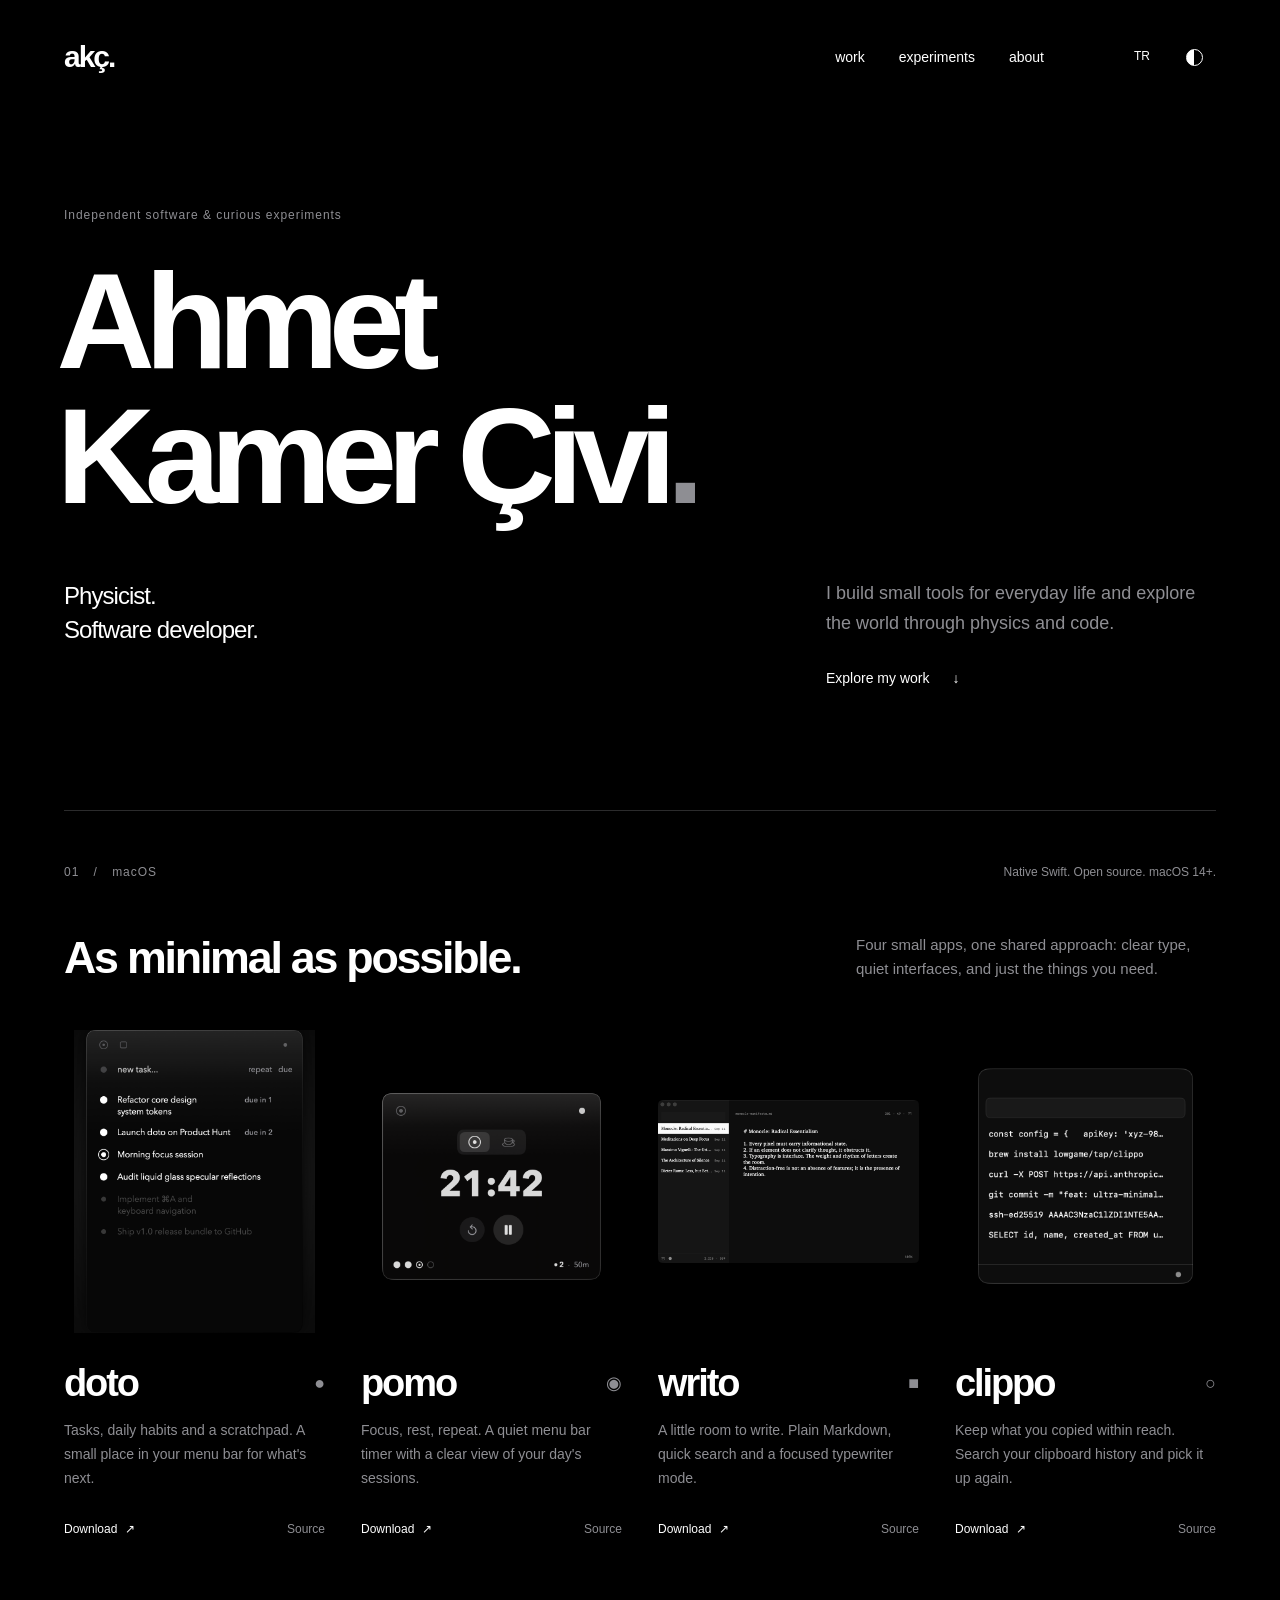
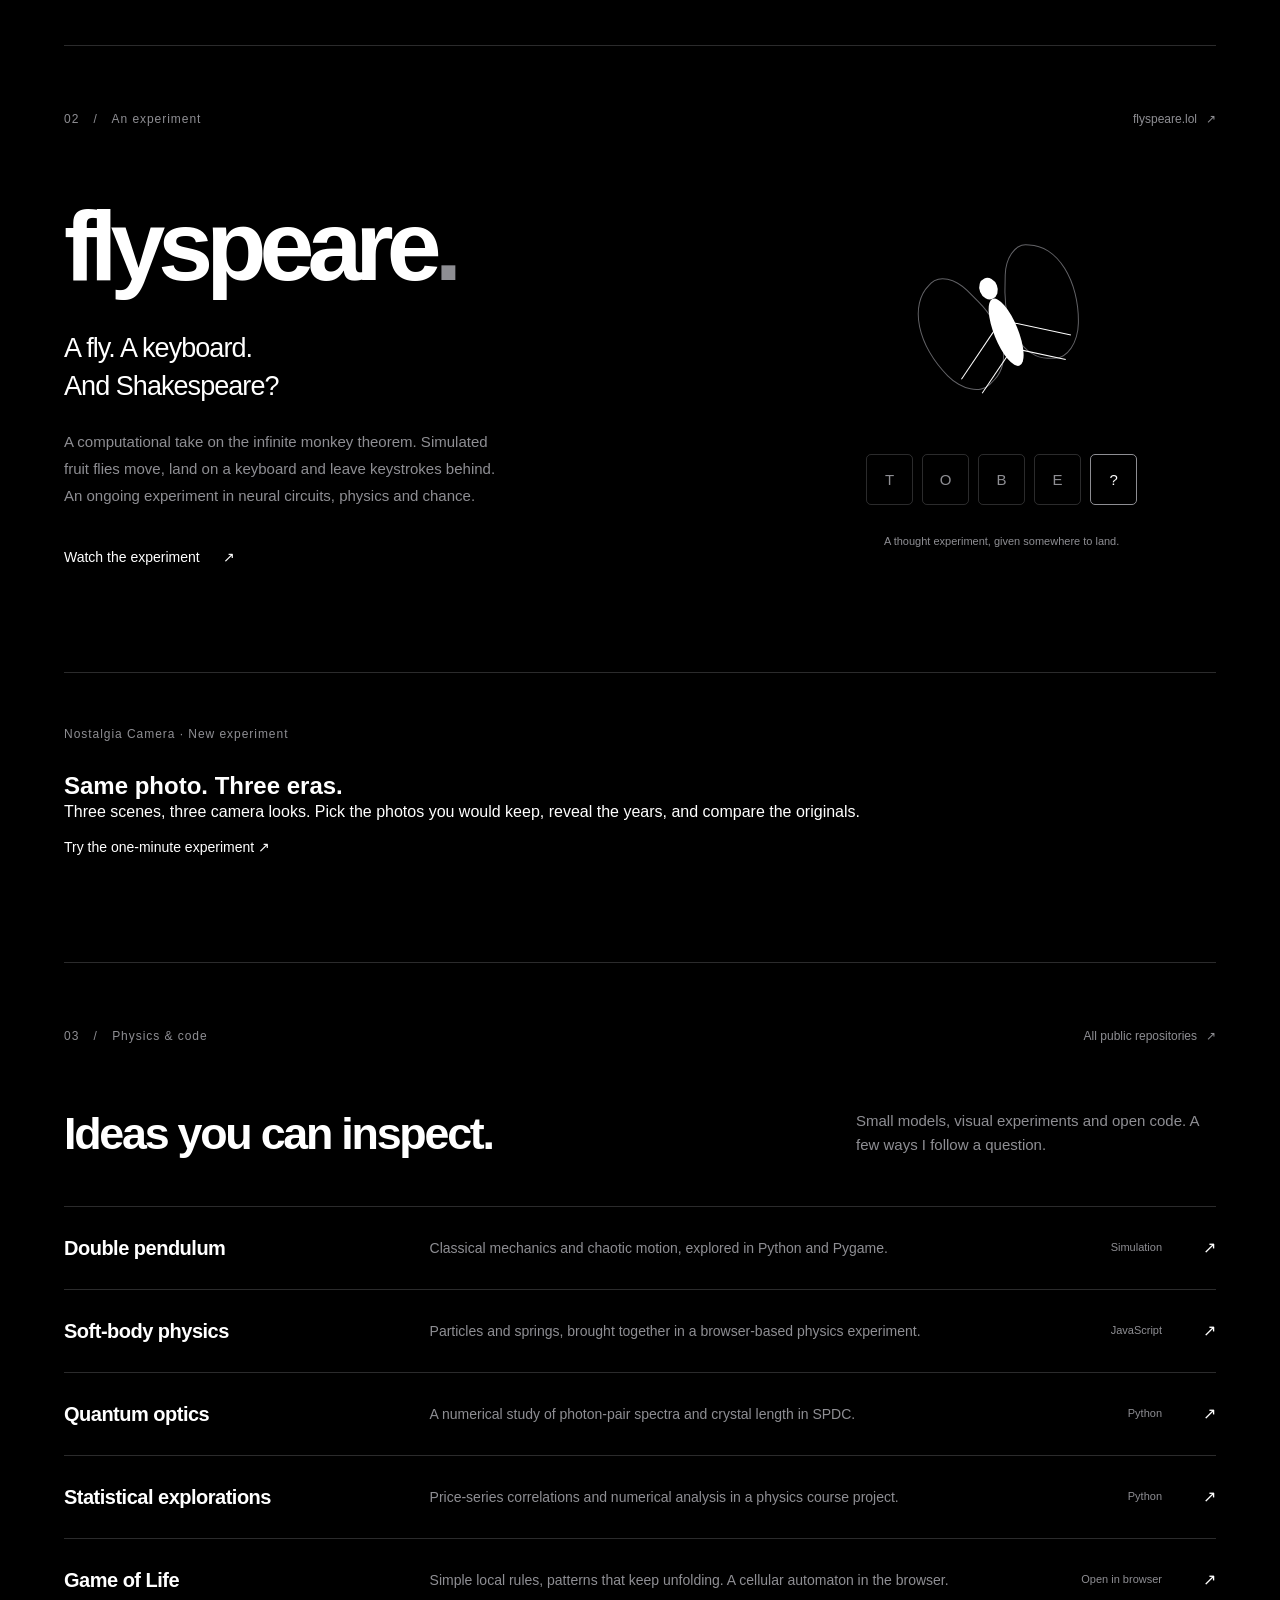
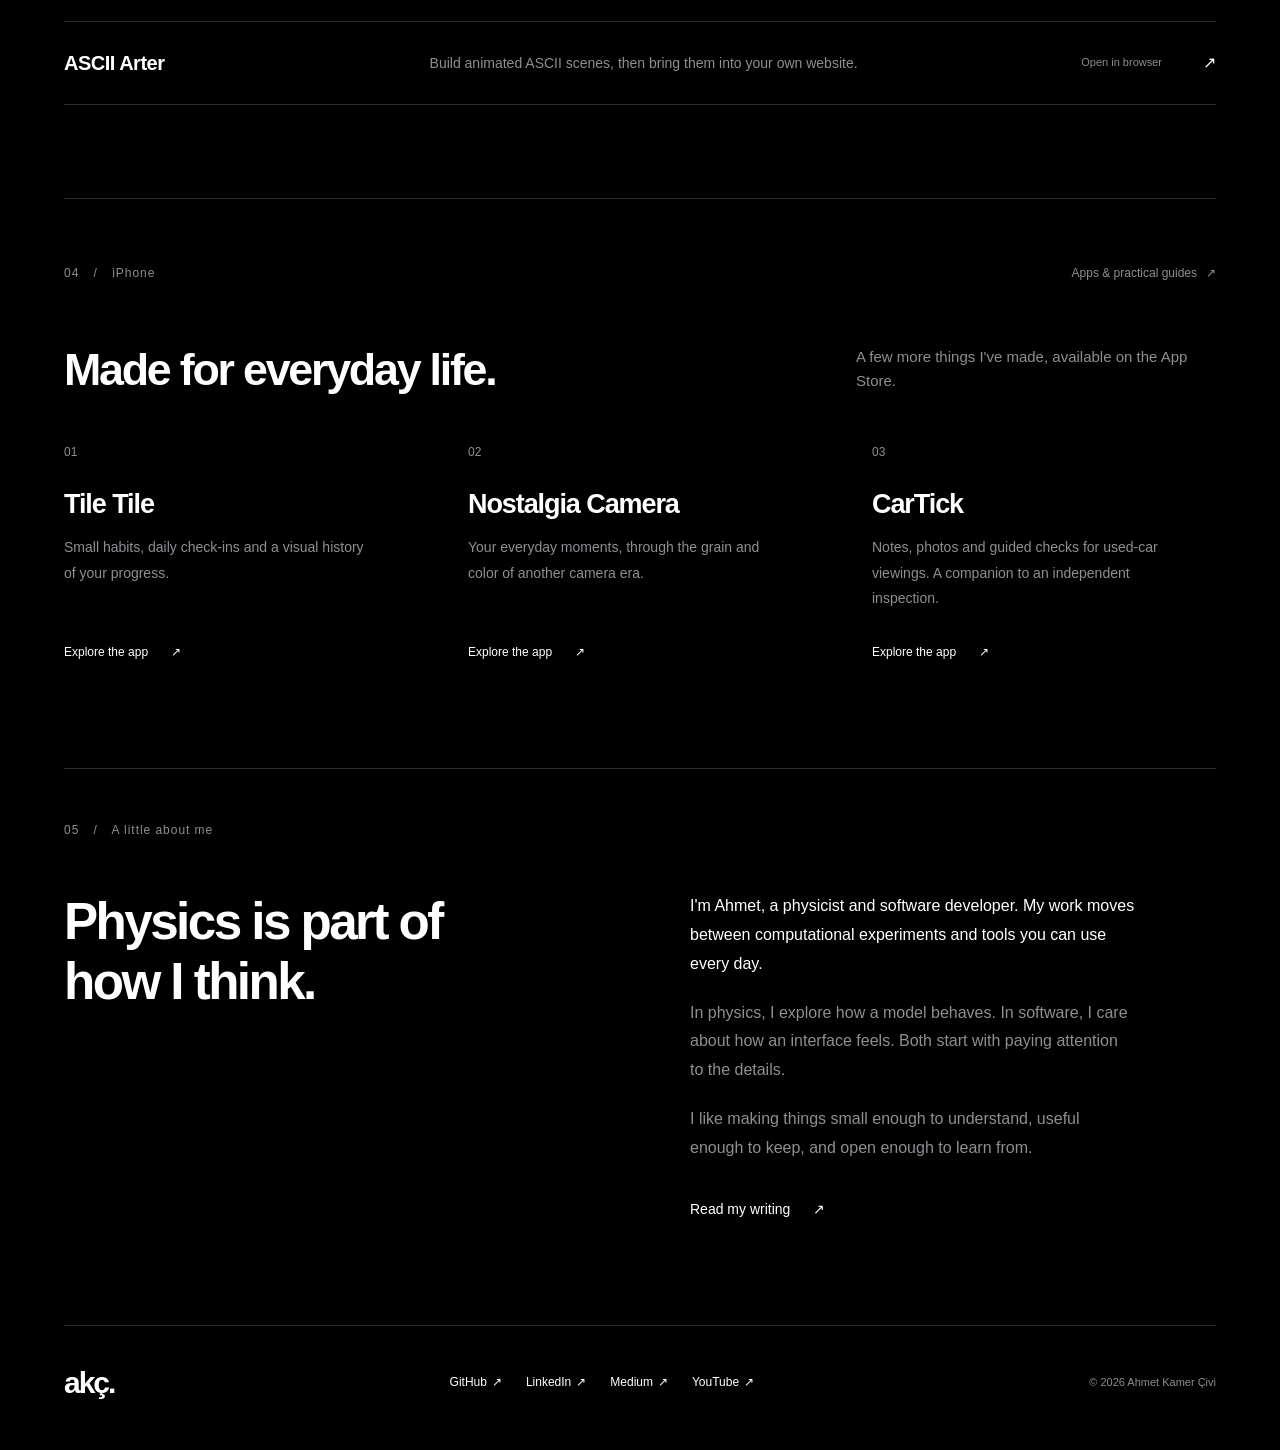
==== commit 0a8ddf7b: "Launch Nostalgia Camera three-era photo experiment" ====
--- a/index.html
+++ b/index.html
@@ -83,6 +83,8 @@
           <figure class="fly-study" aria-label="Typographic illustration of a fly above a keyboard"><div class="fly-symbol" aria-hidden="true"><span class="wing wing-left"></span><span class="wing wing-right"></span><span class="fly-body"></span><span class="fly-head"></span><span class="leg leg-left"></span><span class="leg leg-right"></span></div><div class="key-study" aria-hidden="true"><span>T</span><span>O</span><span>B</span><span>E</span><span>?</span></div><figcaption data-i18n="flyCaption">A thought experiment, given somewhere to land.</figcaption></figure>
         </div>
       </section>
+      <section class="section" aria-labelledby="photo-experiment-title"><div class="section-heading"><p class="eyebrow" data-i18n="photoLabel">Nostalgia Camera · New experiment</p><h2 id="photo-experiment-title" data-i18n="photoTitle">Same photo. Three eras.</h2></div><p data-i18n="photoDescription">Three scenes, three camera looks. Pick the photos you would keep, reveal the years, and compare the originals.</p><a class="text-link" href="/three-eras/" data-i18n="photoCta">Try the one-minute experiment ↗</a></section>
+
       <section class="section" aria-labelledby="lab-title">
         <div class="section-top"><p class="index">03 <span aria-hidden="true">/</span> <span data-i18n="labLabel">Physics & code</span></p><a class="quiet-link" href="https://github.com/lowgame?tab=repositories"><span data-i18n="allRepositories">All public repositories</span> <span aria-hidden="true">↗</span></a></div>
         <div class="section-intro"><h2 id="lab-title" data-i18n="labTitle">Ideas you can inspect.</h2><p data-i18n="labIntro">Small models, visual experiments and open code. A few ways I follow a question.</p></div>
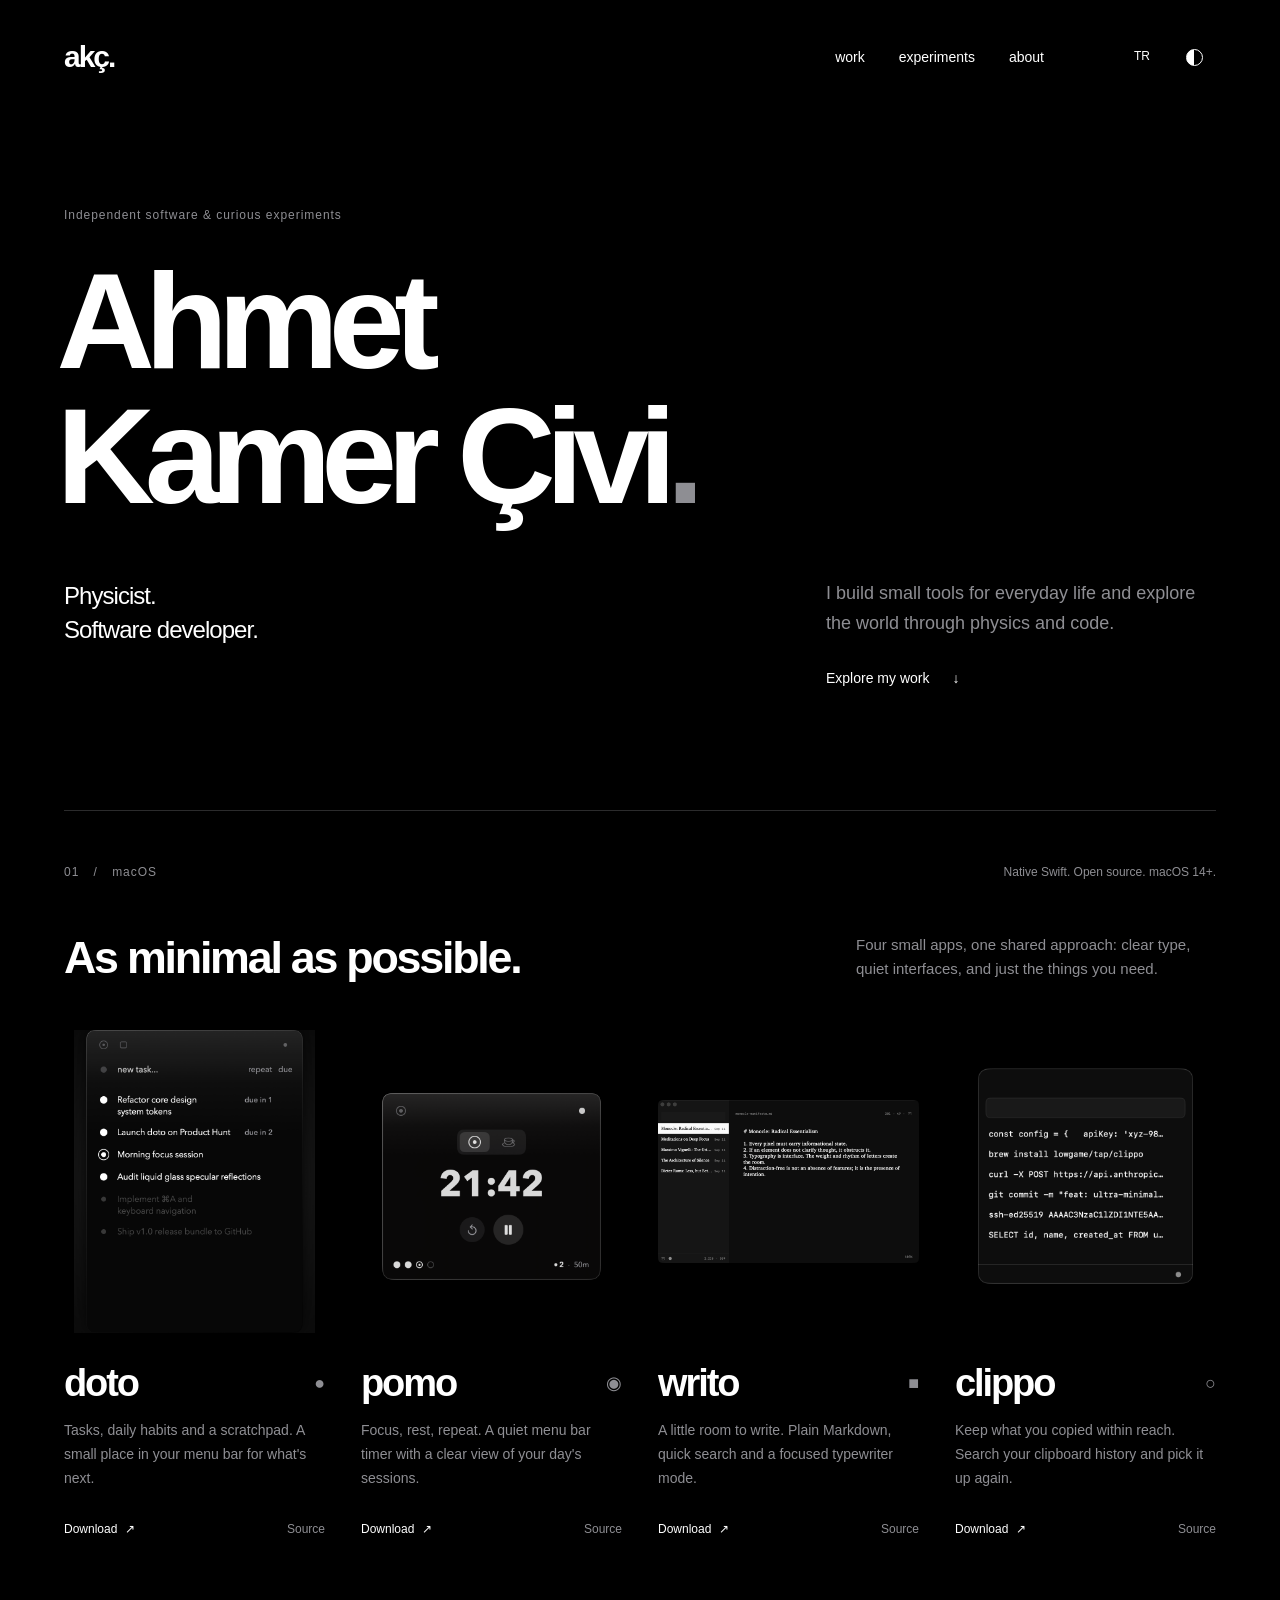
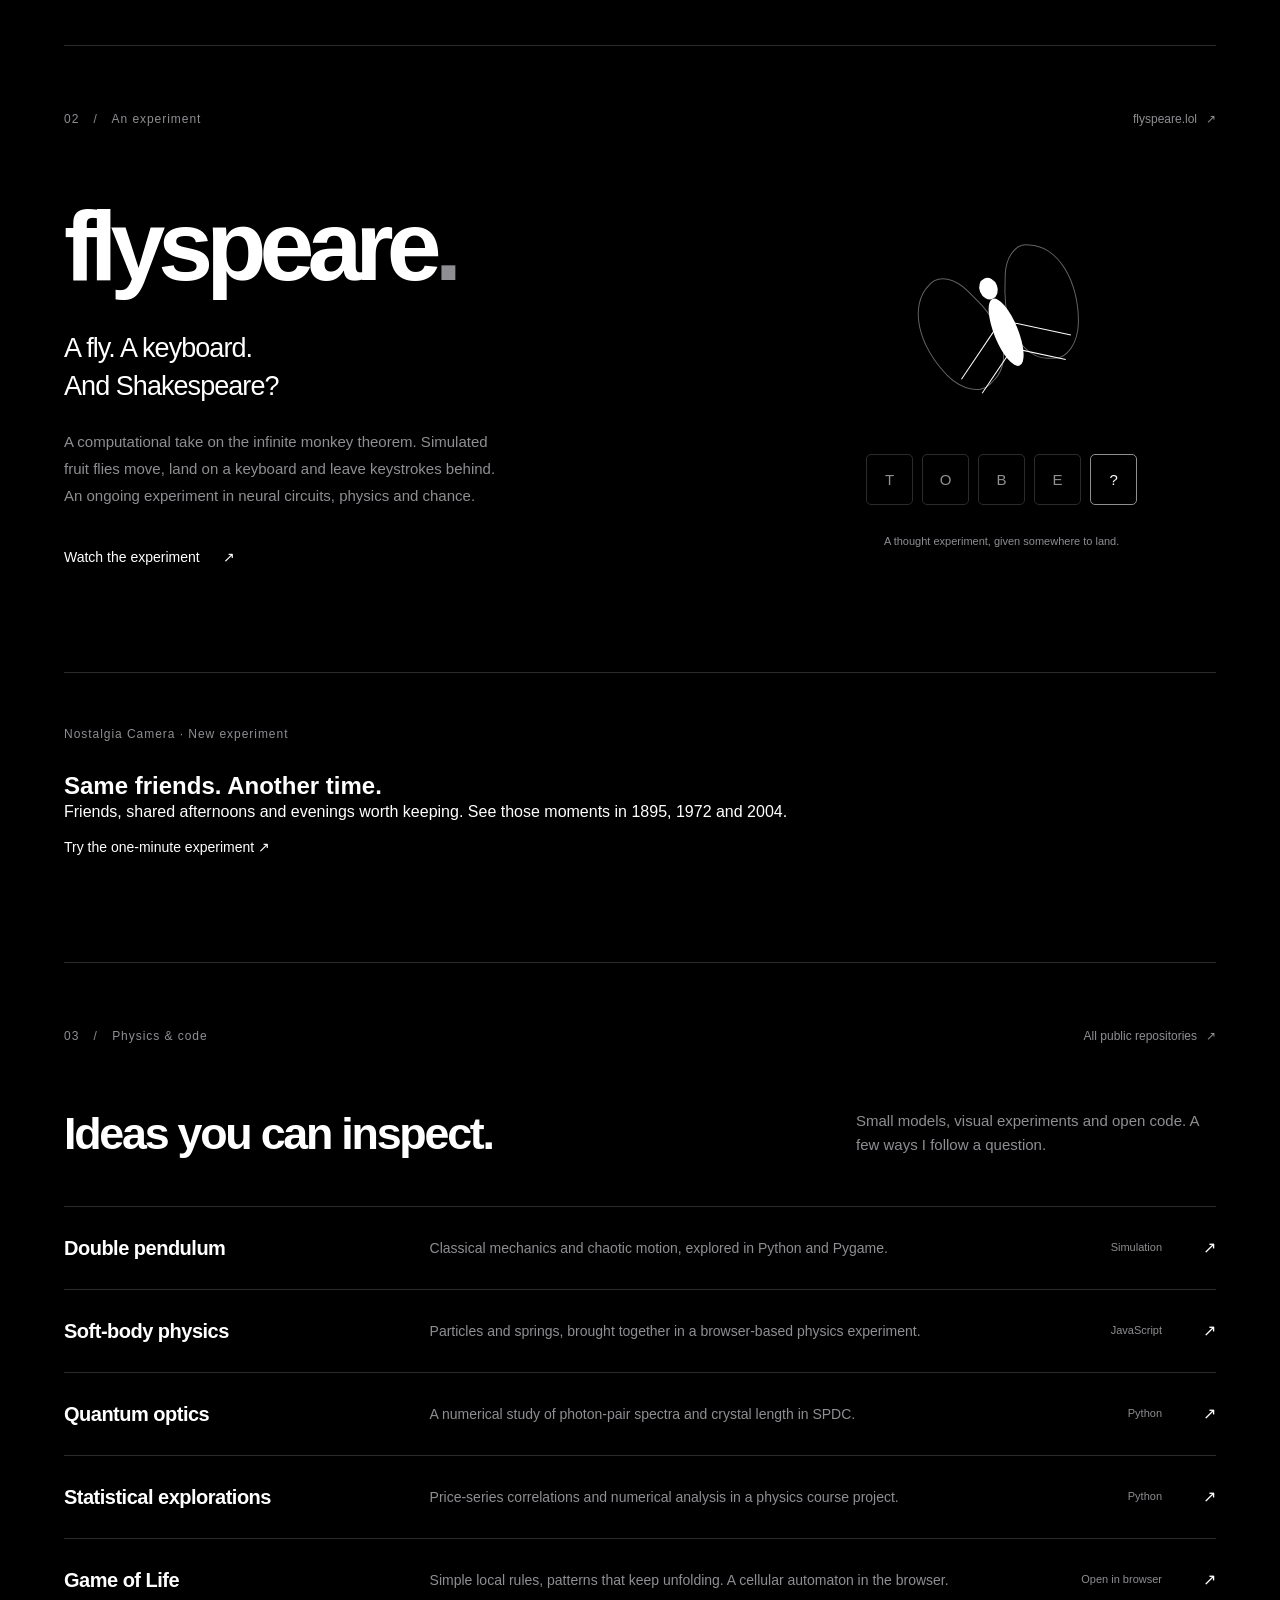
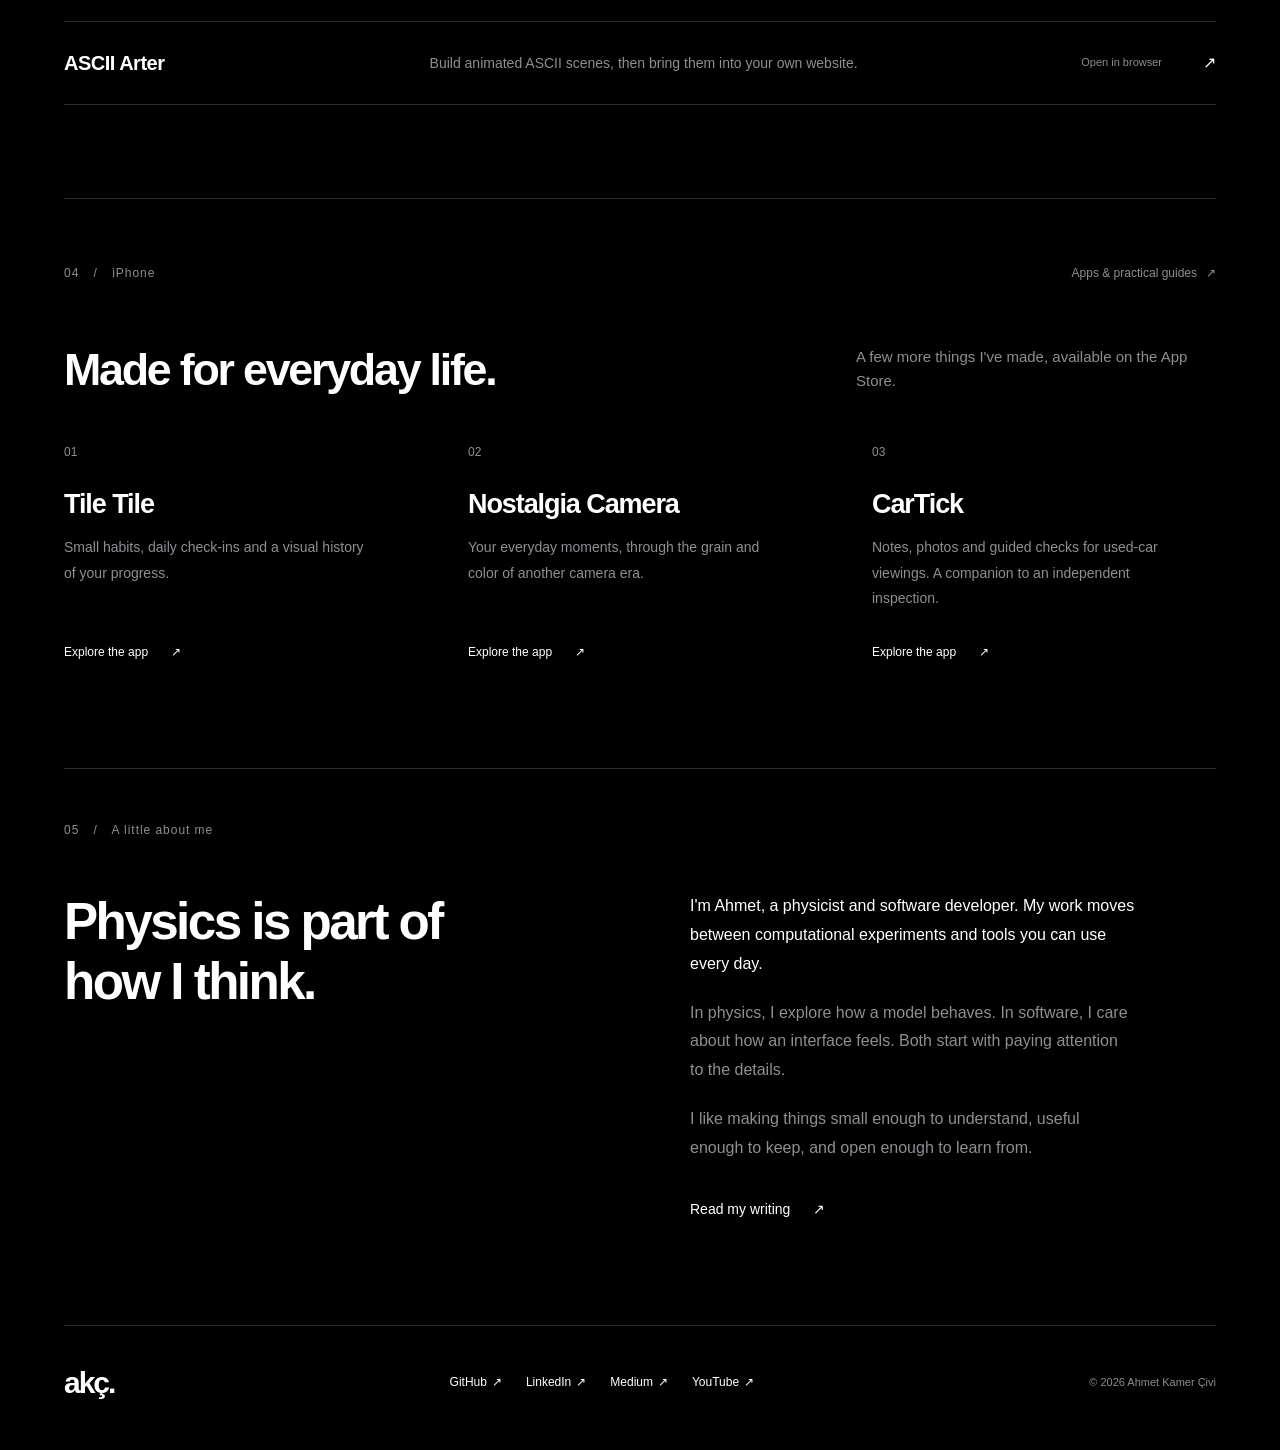
==== commit a8209851: "Feature 1895 and friendship photography in Nostalgia experiment" ====
--- a/index.html
+++ b/index.html
@@ -83,7 +83,7 @@
           <figure class="fly-study" aria-label="Typographic illustration of a fly above a keyboard"><div class="fly-symbol" aria-hidden="true"><span class="wing wing-left"></span><span class="wing wing-right"></span><span class="fly-body"></span><span class="fly-head"></span><span class="leg leg-left"></span><span class="leg leg-right"></span></div><div class="key-study" aria-hidden="true"><span>T</span><span>O</span><span>B</span><span>E</span><span>?</span></div><figcaption data-i18n="flyCaption">A thought experiment, given somewhere to land.</figcaption></figure>
         </div>
       </section>
-      <section class="section" aria-labelledby="photo-experiment-title"><div class="section-heading"><p class="eyebrow" data-i18n="photoLabel">Nostalgia Camera · New experiment</p><h2 id="photo-experiment-title" data-i18n="photoTitle">Same photo. Three eras.</h2></div><p data-i18n="photoDescription">Three scenes, three camera looks. Pick the photos you would keep, reveal the years, and compare the originals.</p><a class="text-link" href="/three-eras/" data-i18n="photoCta">Try the one-minute experiment ↗</a></section>
+      <section class="section" aria-labelledby="photo-experiment-title"><div class="section-heading"><p class="eyebrow" data-i18n="photoLabel">Nostalgia Camera · New experiment</p><h2 id="photo-experiment-title" data-i18n="photoTitle">Same friends. Another time.</h2></div><p data-i18n="photoDescription">Friends, shared afternoons and evenings worth keeping. See those moments in 1895, 1972 and 2004.</p><a class="text-link" href="/three-eras/" data-i18n="photoCta">Try the one-minute experiment ↗</a></section>
 
       <section class="section" aria-labelledby="lab-title">
         <div class="section-top"><p class="index">03 <span aria-hidden="true">/</span> <span data-i18n="labLabel">Physics & code</span></p><a class="quiet-link" href="https://github.com/lowgame?tab=repositories"><span data-i18n="allRepositories">All public repositories</span> <span aria-hidden="true">↗</span></a></div>
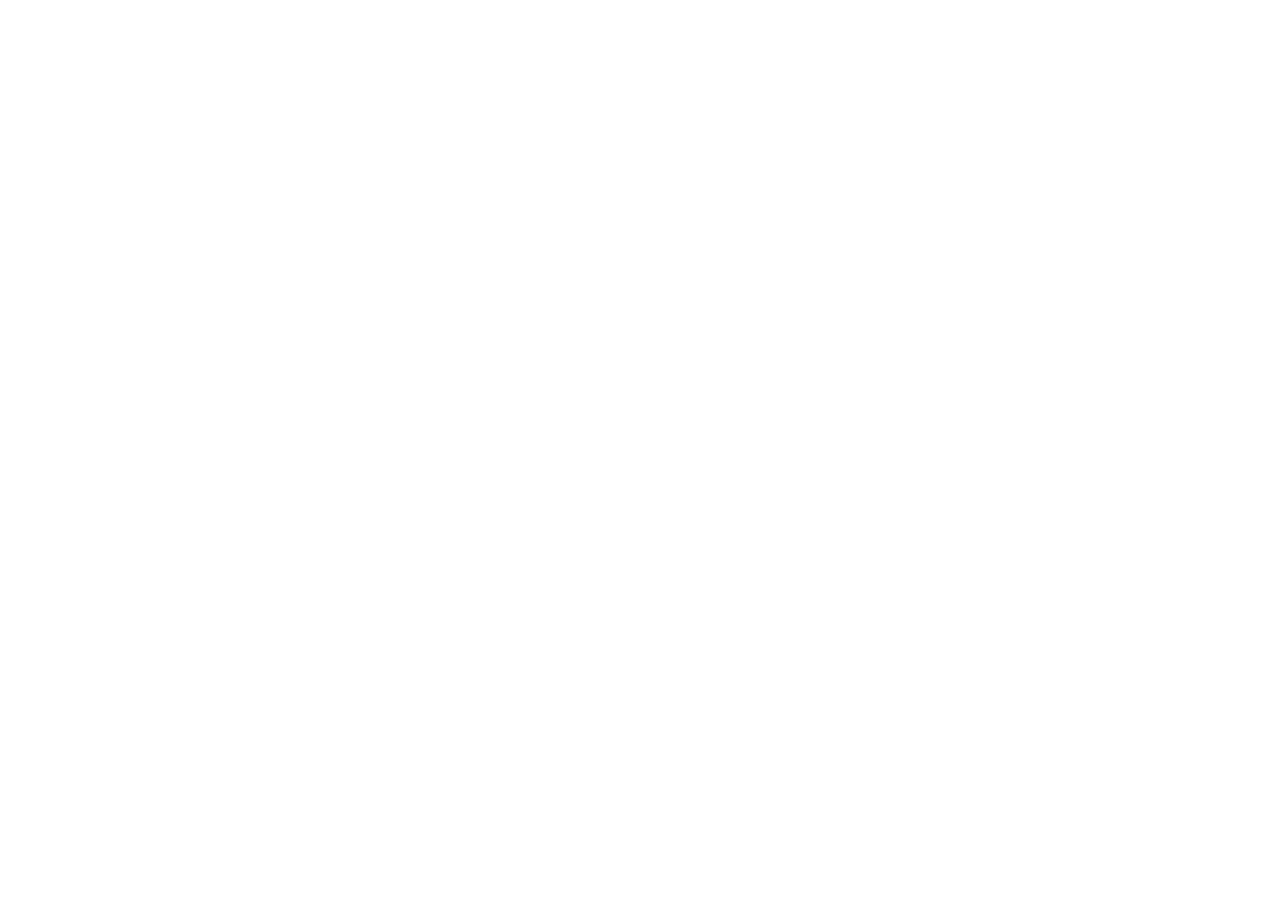
==== commit e0192ed1: "Move all marketing pages and demos to ahmetkamer.dev" ====
--- a/index.html
+++ b/index.html
@@ -1,117 +1 @@
-<!doctype html>
-<html lang="en" data-theme="dark">
-<head>
-  <meta charset="utf-8">
-  <meta name="viewport" content="width=device-width, initial-scale=1">
-  <meta name="color-scheme" content="dark light">
-  <meta name="theme-color" content="#000000">
-  <title>Ahmet Kamer Çivi — Physicist & Software Developer</title>
-  <meta name="description" content="Physicist and independent software developer. Explore doto, pomo, writo, clippo, iPhone apps, FLYSPEARE and open-source experiments in physics and code.">
-  <link rel="canonical" href="https://lowgame.github.io/">
-  <meta property="og:type" content="website">
-  <meta property="og:title" content="Ahmet Kamer Çivi — Physics, code & small tools">
-  <meta property="og:description" content="Minimal macOS apps. Independent iPhone apps. Experiments in physics and code. Made by Ahmet Kamer Çivi.">
-  <meta property="og:url" content="https://lowgame.github.io/">
-  <meta property="og:locale" content="en_US">
-  <meta name="twitter:card" content="summary">
-  <link rel="icon" href="/favicon.svg" type="image/svg+xml">
-  <link rel="alternate" type="application/rss+xml" href="/apps/feed.xml" title="App guides by Ahmet Kamer Çivi">
-  <link rel="stylesheet" href="/portfolio.css">
-  <script src="/portfolio.js" defer></script>
-  <script type="application/ld+json">
-  {"@context":"https://schema.org","@type":"ProfilePage","url":"https://lowgame.github.io/","name":"Ahmet Kamer Çivi — Physicist & Software Developer","mainEntity":{"@type":"Person","name":"Ahmet Kamer Çivi","alternateName":"lowgame","url":"https://lowgame.github.io/","jobTitle":["Physicist","Software Developer"],"knowsAbout":["Physics","Scientific computing","Swift","macOS applications","iOS applications"],"sameAs":["https://github.com/lowgame","https://medium.com/@ahmetkamerc","https://www.youtube.com/@ahmetkamercivi"]}}
-  </script>
-</head>
-<body>
-  <a class="skip" href="#main" data-i18n="skip">Skip to content</a>
-  <div class="page">
-    <header class="header">
-      <a class="wordmark" href="#" aria-label="Ahmet Kamer Çivi, home">akç<span aria-hidden="true">.</span></a>
-      <nav class="navigation" aria-label="Main navigation" data-nav>
-        <a href="#work" data-i18n="navWork">work</a>
-        <a href="#experiments" data-i18n="navExperiments">experiments</a>
-        <a href="#about" data-i18n="navAbout">about</a>
-      </nav>
-      <div class="preferences" hidden>
-        <button id="language-toggle" type="button" aria-label="Türkçe görüntüle">TR</button>
-        <button id="theme-toggle" type="button" aria-label="Switch to light theme"><span class="theme-glyph" aria-hidden="true"></span></button>
-      </div>
-    </header>
-    <main id="main">
-      <section class="hero" aria-labelledby="name">
-        <p class="eyebrow" data-i18n="heroEyebrow">Independent software & curious experiments</p>
-        <h1 id="name">Ahmet<br>Kamer Çivi<span class="name-dot">.</span></h1>
-        <div class="hero-bottom">
-          <p class="hero-role"><span data-i18n="physicist">Physicist.</span><br><span data-i18n="developer">Software developer.</span></p>
-          <div class="hero-intro"><p data-i18n="heroIntro">I build small tools for everyday life and explore the world through physics and code.</p><a class="text-link" href="#work"><span data-i18n="exploreWork">Explore my work</span><span aria-hidden="true">↓</span></a></div>
-        </div>
-      </section>
-      <section class="section tools-section" id="work" aria-labelledby="tools-title">
-        <div class="section-top"><p class="index">01 <span aria-hidden="true">/</span> macOS</p><p class="section-note" data-i18n="toolsMeta">Native Swift. Open source. macOS 14+.</p></div>
-        <div class="section-intro"><h2 id="tools-title" data-i18n="toolsTitle">As minimal as possible.</h2><p data-i18n="toolsIntro">Four small apps, one shared approach: clear type, quiet interfaces, and just the things you need.</p></div>
-        <div class="tools-grid">
-          <article class="tool">
-            <a class="tool-image" href="https://github.com/lowgame/doto" aria-label="Explore doto on GitHub"><img src="/assets/portfolio/doto.png" width="780" height="980" loading="lazy" decoding="async" alt="doto showing tasks and a repeating habit in its dark menu bar panel"></a>
-            <div class="tool-heading"><h3>doto</h3><span class="tool-mark" aria-hidden="true">●</span></div>
-            <p data-i18n="dotoDescription">Tasks, daily habits and a scratchpad. A small place in your menu bar for what's next.</p>
-            <div class="tool-links"><a href="https://github.com/lowgame/doto/releases/latest" aria-label="Download doto for macOS"><span data-i18n="download">Download</span><span aria-hidden="true">↗</span></a><a href="https://github.com/lowgame/doto" aria-label="View doto source code" data-i18n="source">Source</a></div>
-          </article>
-          <article class="tool">
-            <a class="tool-image" href="https://github.com/lowgame/pomo" aria-label="Explore pomo on GitHub"><img src="/assets/portfolio/pomo.png" width="836" height="796" loading="lazy" decoding="async" alt="pomo focus timer showing 21 minutes and 42 seconds with completed session dots"></a>
-            <div class="tool-heading"><h3>pomo</h3><span class="tool-mark" aria-hidden="true">◉</span></div>
-            <p data-i18n="pomoDescription">Focus, rest, repeat. A quiet menu bar timer with a clear view of your day's sessions.</p>
-            <div class="tool-links"><a href="https://github.com/lowgame/pomo/releases/latest" aria-label="Download pomo for macOS"><span data-i18n="download">Download</span><span aria-hidden="true">↗</span></a><a href="https://github.com/lowgame/pomo" aria-label="View pomo source code" data-i18n="source">Source</a></div>
-          </article>
-          <article class="tool">
-            <a class="tool-image tool-image-wide" href="https://github.com/lowgame/writo" aria-label="Explore writo on GitHub"><img src="/assets/portfolio/writo.png" width="960" height="600" loading="lazy" decoding="async" alt="writo with a note list and a distraction-free Markdown writing canvas"></a>
-            <div class="tool-heading"><h3>writo</h3><span class="tool-mark" aria-hidden="true">■</span></div>
-            <p data-i18n="writoDescription">A little room to write. Plain Markdown, quick search and a focused typewriter mode.</p>
-            <div class="tool-links"><a href="https://github.com/lowgame/writo/releases/latest" aria-label="Download writo for macOS"><span data-i18n="download">Download</span><span aria-hidden="true">↗</span></a><a href="https://github.com/lowgame/writo" aria-label="View writo source code" data-i18n="source">Source</a></div>
-          </article>
-          <article class="tool">
-            <a class="tool-image" href="https://github.com/lowgame/clippo" aria-label="Explore clippo on GitHub"><img src="/assets/portfolio/clippo.png" width="776" height="776" loading="lazy" decoding="async" alt="clippo displaying searchable clipboard history in a monochrome menu bar panel"></a>
-            <div class="tool-heading"><h3>clippo</h3><span class="tool-mark" aria-hidden="true">○</span></div>
-            <p data-i18n="clippoDescription">Keep what you copied within reach. Search your clipboard history and pick it up again.</p>
-            <div class="tool-links"><a href="https://github.com/lowgame/clippo/releases/latest" aria-label="Download clippo for macOS"><span data-i18n="download">Download</span><span aria-hidden="true">↗</span></a><a href="https://github.com/lowgame/clippo" aria-label="View clippo source code" data-i18n="source">Source</a></div>
-          </article>
-        </div>
-      </section>
-      <section class="section fly-section" id="experiments" aria-labelledby="fly-title">
-        <div class="section-top"><p class="index">02 <span aria-hidden="true">/</span> <span data-i18n="experimentLabel">An experiment</span></p><a class="quiet-link" href="https://flyspeare.lol">flyspeare.lol <span aria-hidden="true">↗</span></a></div>
-        <div class="fly-layout">
-          <div class="fly-copy"><h2 id="fly-title">flyspeare<span>.</span></h2><p class="fly-question" data-i18n="flyQuestion">A fly. A keyboard.<br>And Shakespeare?</p><p class="fly-description" data-i18n="flyDescription">A computational take on the infinite monkey theorem. Simulated fruit flies move, land on a keyboard and leave keystrokes behind. An ongoing experiment in neural circuits, physics and chance.</p><a class="text-link" href="https://flyspeare.lol"><span data-i18n="flyCta">Watch the experiment</span><span aria-hidden="true">↗</span></a></div>
-          <figure class="fly-study" aria-label="Typographic illustration of a fly above a keyboard"><div class="fly-symbol" aria-hidden="true"><span class="wing wing-left"></span><span class="wing wing-right"></span><span class="fly-body"></span><span class="fly-head"></span><span class="leg leg-left"></span><span class="leg leg-right"></span></div><div class="key-study" aria-hidden="true"><span>T</span><span>O</span><span>B</span><span>E</span><span>?</span></div><figcaption data-i18n="flyCaption">A thought experiment, given somewhere to land.</figcaption></figure>
-        </div>
-      </section>
-      <section class="section" aria-labelledby="photo-experiment-title"><div class="section-heading"><p class="eyebrow" data-i18n="photoLabel">Nostalgia Camera · New experiment</p><h2 id="photo-experiment-title" data-i18n="photoTitle">Same friends. Another time.</h2></div><p data-i18n="photoDescription">Friends, shared afternoons and evenings worth keeping. See those moments in 1895, 1972 and 2004.</p><a class="text-link" href="/three-eras/" data-i18n="photoCta">Try the one-minute experiment ↗</a></section>
-
-      <section class="section" aria-labelledby="lab-title">
-        <div class="section-top"><p class="index">03 <span aria-hidden="true">/</span> <span data-i18n="labLabel">Physics & code</span></p><a class="quiet-link" href="https://github.com/lowgame?tab=repositories"><span data-i18n="allRepositories">All public repositories</span> <span aria-hidden="true">↗</span></a></div>
-        <div class="section-intro"><h2 id="lab-title" data-i18n="labTitle">Ideas you can inspect.</h2><p data-i18n="labIntro">Small models, visual experiments and open code. A few ways I follow a question.</p></div>
-        <div class="project-list">
-          <a class="project-row" href="https://github.com/lowgame/doublePendulum"><h3 data-i18n="pendulumTitle">Double pendulum</h3><p data-i18n="pendulumDescription">Classical mechanics and chaotic motion, explored in Python and Pygame.</p><span class="project-type" data-i18n="simulation">Simulation</span><span aria-hidden="true">↗</span></a>
-          <a class="project-row" href="https://github.com/lowgame/soft_body_physics"><h3 data-i18n="softBodyTitle">Soft-body physics</h3><p data-i18n="softBodyDescription">Particles and springs, brought together in a browser-based physics experiment.</p><span class="project-type">JavaScript</span><span aria-hidden="true">↗</span></a>
-          <a class="project-row" href="https://github.com/lowgame/phys456"><h3 data-i18n="opticsTitle">Quantum optics</h3><p data-i18n="opticsDescription">A numerical study of photon-pair spectra and crystal length in SPDC.</p><span class="project-type">Python</span><span aria-hidden="true">↗</span></a>
-          <a class="project-row" href="https://github.com/lowgame/phys448_project"><h3 data-i18n="statisticsTitle">Statistical explorations</h3><p data-i18n="statisticsDescription">Price-series correlations and numerical analysis in a physics course project.</p><span class="project-type">Python</span><span aria-hidden="true">↗</span></a>
-          <a class="project-row" href="https://conways-game-of-life-orpin.vercel.app"><h3>Game of Life</h3><p data-i18n="lifeDescription">Simple local rules, patterns that keep unfolding. A cellular automaton in the browser.</p><span class="project-type" data-i18n="openInBrowser">Open in browser</span><span aria-hidden="true">↗</span></a>
-          <a class="project-row" href="https://lowgame.github.io/Ascii-Arter/"><h3>ASCII Arter</h3><p data-i18n="asciiDescription">Build animated ASCII scenes, then bring them into your own website.</p><span class="project-type" data-i18n="openInBrowser">Open in browser</span><span aria-hidden="true">↗</span></a>
-        </div>
-      </section>
-      <section class="section" aria-labelledby="iphone-title" data-apps-marketing>
-        <div class="section-top"><p class="index">04 <span aria-hidden="true">/</span> iPhone</p><a class="quiet-link" href="/apps/"><span data-i18n="appGuides">Apps & practical guides</span> <span aria-hidden="true">↗</span></a></div>
-        <div class="section-intro"><h2 id="iphone-title" data-i18n="iphoneTitle">Made for everyday life.</h2><p data-i18n="iphoneIntro">A few more things I've made, available on the App Store.</p></div>
-        <div class="iphone-grid">
-          <a class="iphone-app" href="https://lowgame.github.io/tiletile/"><span class="app-number">01</span><h3>Tile Tile</h3><p data-i18n="tileDescription">Small habits, daily check-ins and a visual history of your progress.</p><span class="text-link"><span data-i18n="exploreApp">Explore the app</span><span aria-hidden="true">↗</span></span></a>
-          <a class="iphone-app" href="https://lowgame.github.io/nostalgia-camera-legal/"><span class="app-number">02</span><h3>Nostalgia Camera</h3><p data-i18n="nostalgiaDescription">Your everyday moments, through the grain and color of another camera era.</p><span class="text-link"><span data-i18n="exploreApp">Explore the app</span><span aria-hidden="true">↗</span></span></a>
-          <a class="iphone-app" href="https://lowgame.github.io/cartick-legal/"><span class="app-number">03</span><h3>CarTick</h3><p data-i18n="cartickDescription">Notes, photos and guided checks for used-car viewings. A companion to an independent inspection.</p><span class="text-link"><span data-i18n="exploreApp">Explore the app</span><span aria-hidden="true">↗</span></span></a>
-        </div>
-      </section>
-      <section class="section about-section" id="about" aria-labelledby="about-title">
-        <p class="index">05 <span aria-hidden="true">/</span> <span data-i18n="aboutLabel">A little about me</span></p>
-        <div class="about-layout"><h2 id="about-title" data-i18n="aboutTitle">Physics is part of<br>how I think.</h2><div class="about-copy"><p data-i18n="aboutFirst">I'm Ahmet, a physicist and software developer. My work moves between computational experiments and tools you can use every day.</p><p data-i18n="aboutSecond">In physics, I explore how a model behaves. In software, I care about how an interface feels. Both start with paying attention to the details.</p><p data-i18n="aboutThird">I like making things small enough to understand, useful enough to keep, and open enough to learn from.</p><a class="text-link" href="https://medium.com/@ahmetkamerc"><span data-i18n="readWriting">Read my writing</span><span aria-hidden="true">↗</span></a></div></div>
-      </section>
-    </main>
-    <footer class="footer"><a class="wordmark" href="#" aria-label="Back to top">akç.</a><nav aria-label="Find me elsewhere"><a href="https://github.com/lowgame">GitHub <span aria-hidden="true">↗</span></a><a href="https://tr.linkedin.com/in/ahmet-kamer-%C3%A7ivi-321144218/en">LinkedIn <span aria-hidden="true">↗</span></a><a href="https://medium.com/@ahmetkamerc">Medium <span aria-hidden="true">↗</span></a><a href="https://www.youtube.com/@ahmetkamercivi/videos">YouTube <span aria-hidden="true">↗</span></a></nav><p>© 2026 Ahmet Kamer Çivi</p></footer>
-  </div>
-</body>
-</html>
+<!doctype html><html lang="en"><head><meta charset="utf-8"><meta name="viewport" content="width=device-width,initial-scale=1"><title>This page has moved</title><link rel="canonical" href="https://ahmetkamer.dev/"><meta http-equiv="refresh" content="0;url=https://ahmetkamer.dev/"><script src="/redirect.js" defer></script></head><body><p>This page has moved to <a href="https://ahmetkamer.dev/">https://ahmetkamer.dev/</a>.</p></body></html>
